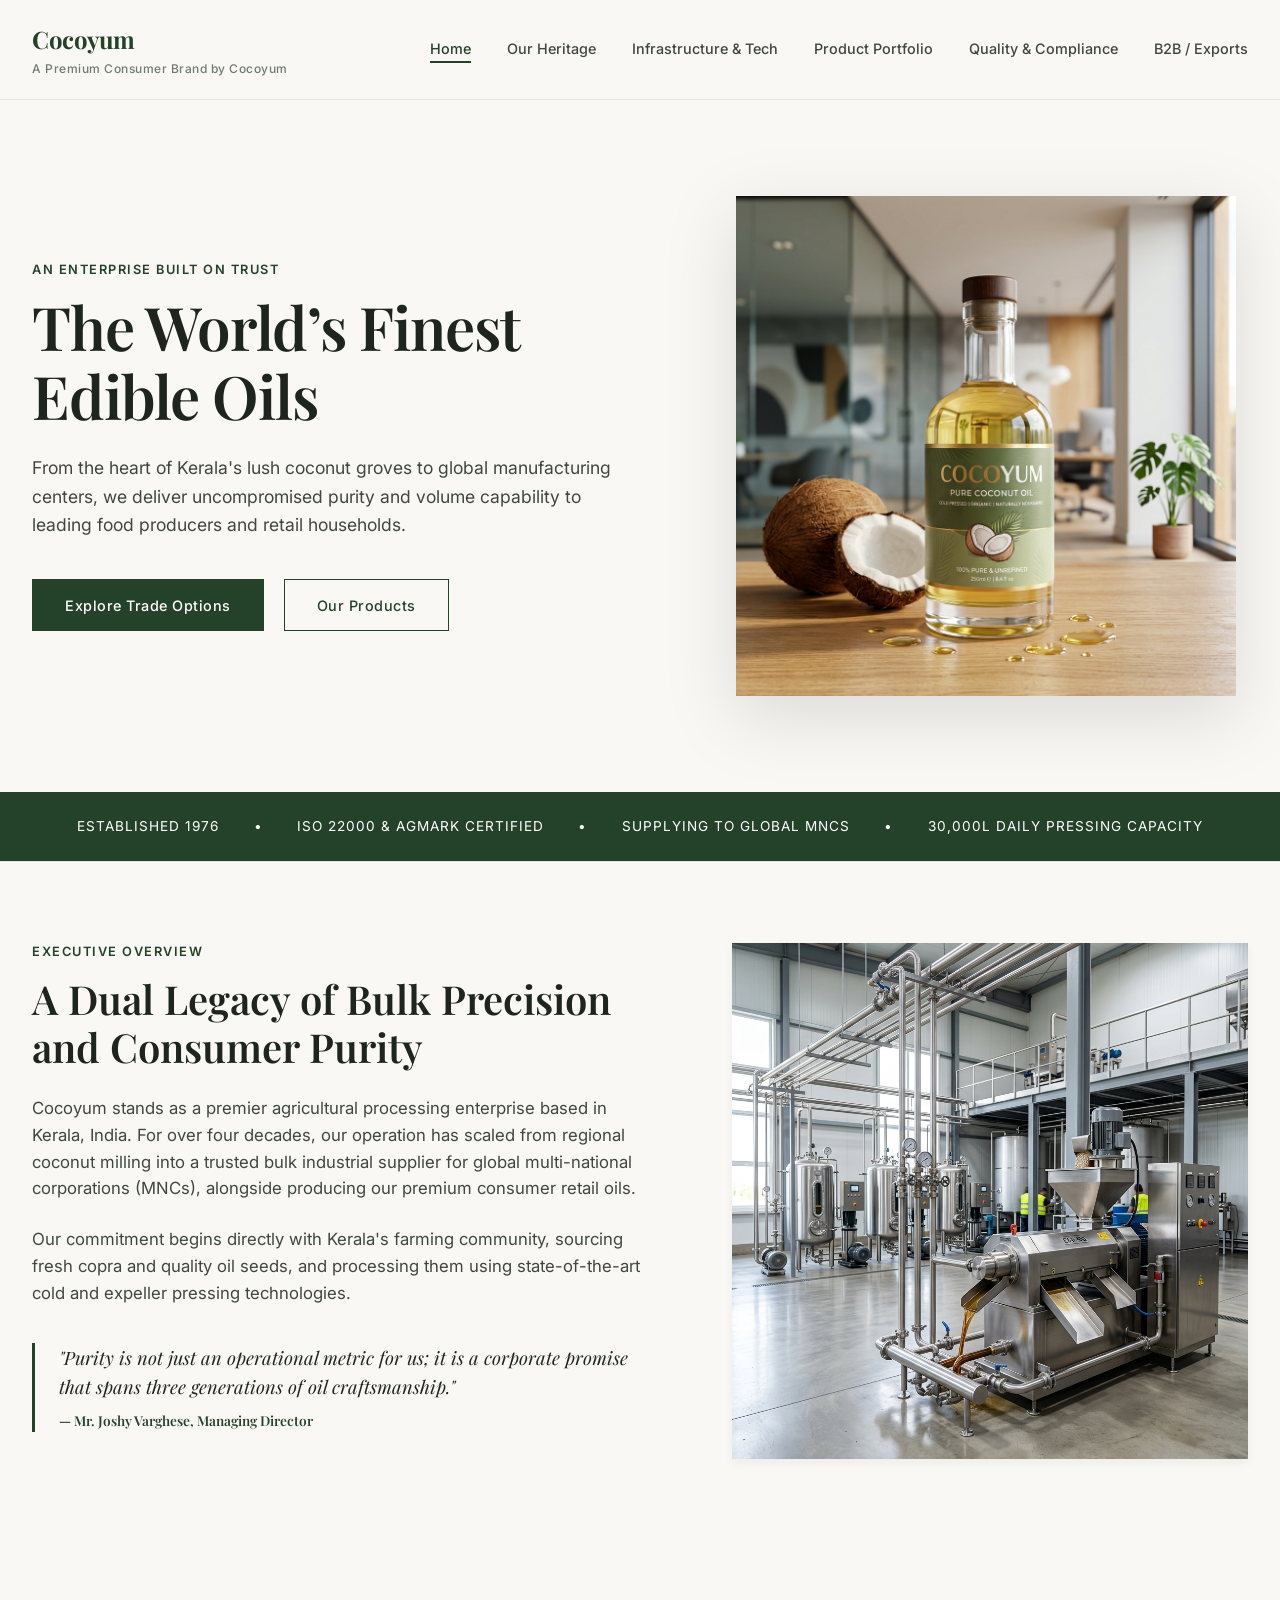
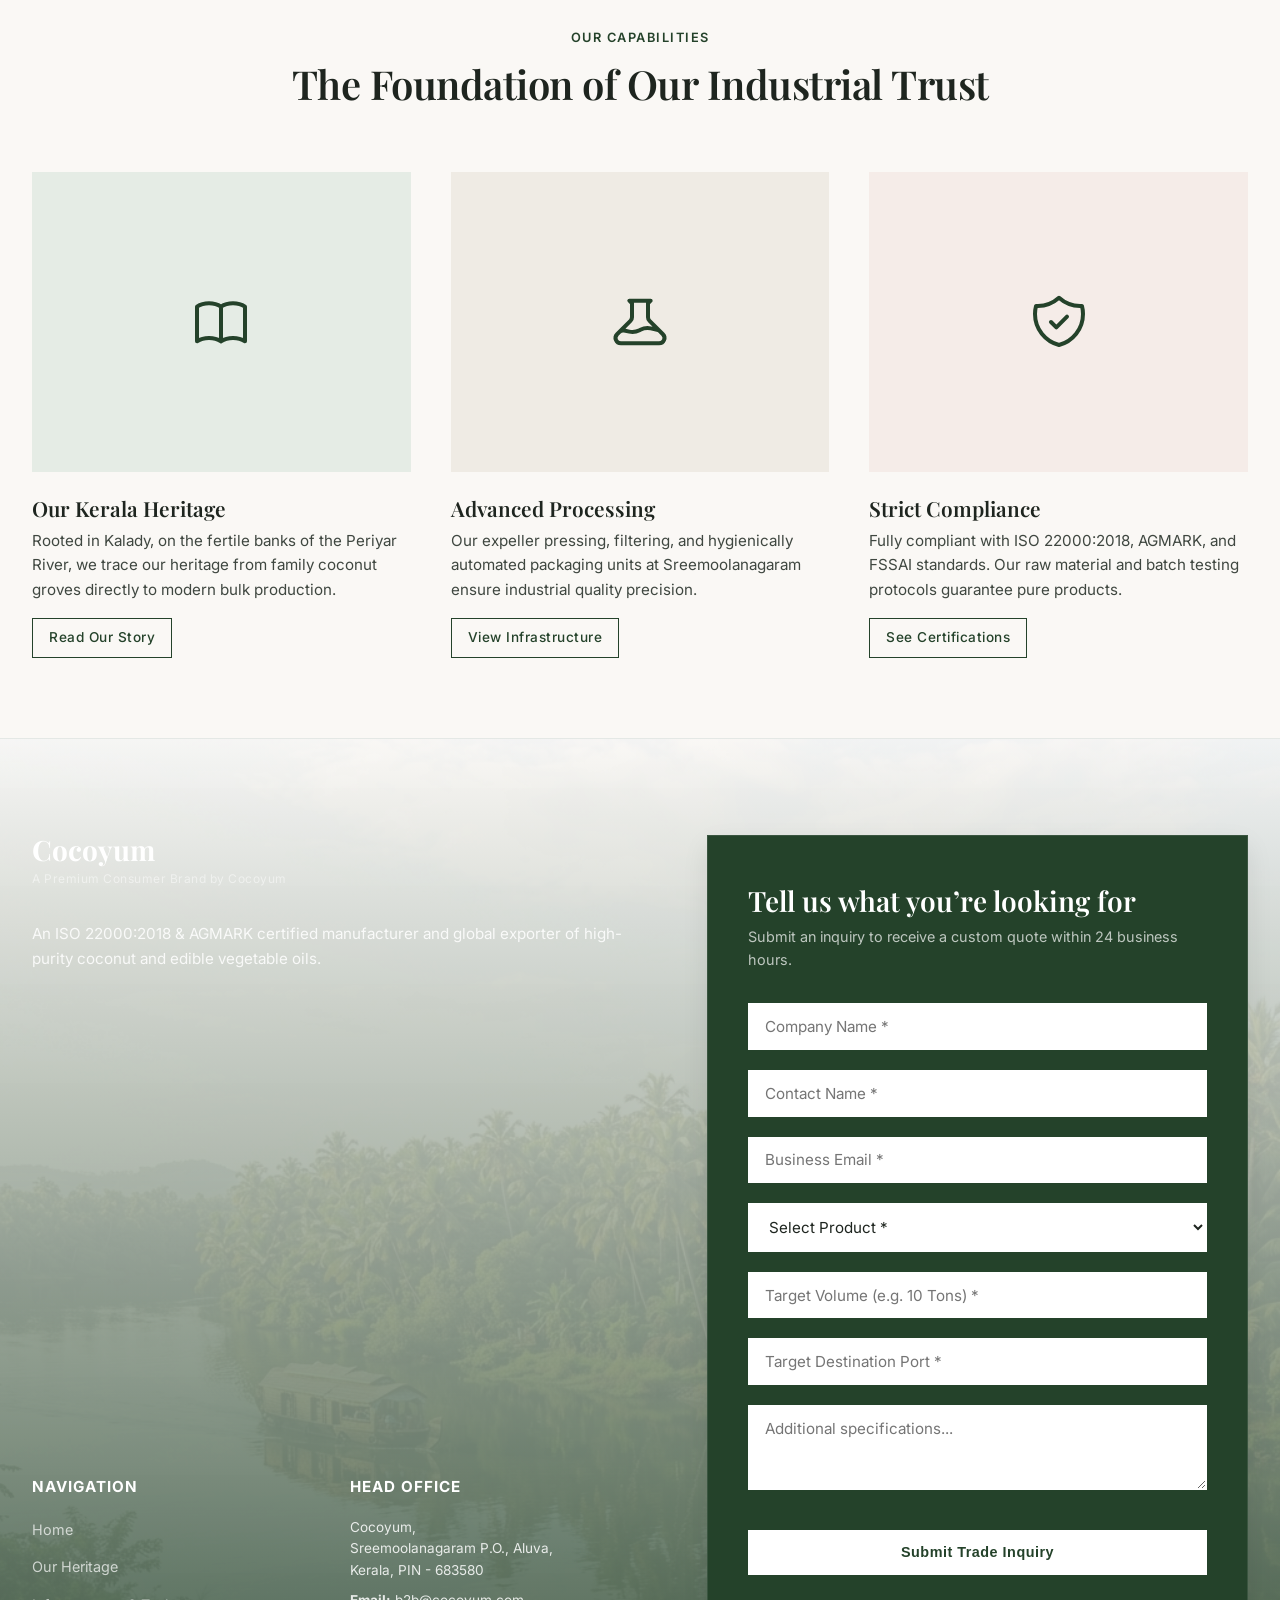
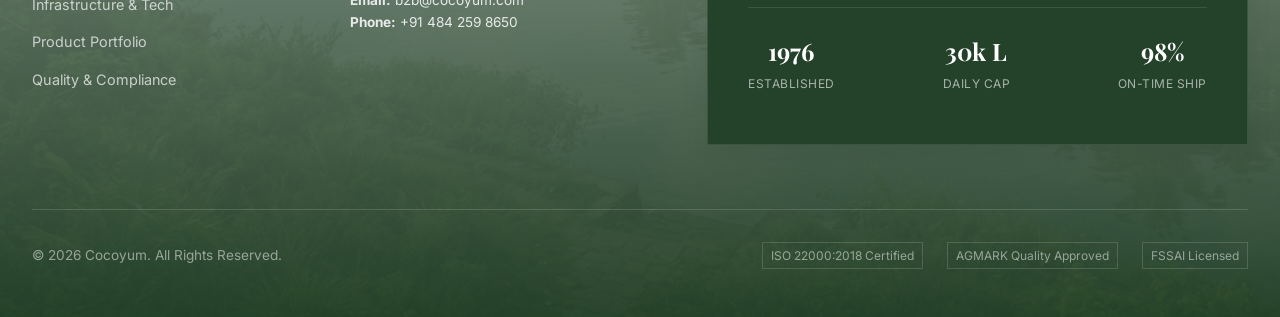
==== index.html @ 8557363f "Rename brand references from New Periyar Oil Mills to Cocoyum across all pages and scripts" ====
<!DOCTYPE html>
<html lang="en">
<head>
    <meta charset="UTF-8">
    <meta name="viewport" content="width=device-width, initial-scale=1.0">
    <title>Cocoyum | Bulk Edible Oils & Premium Retail Oils</title>
    <meta name="description" content="Since 1976, Cocoyum has sourced, processed, and supplied pure edible oils globally. Trusted bulk partner to MNCs and makers of premium Cocoyum retail oils.">
    <meta name="keywords" content="Cocoyum, Cocoyum, Coconut Oil, Bulk Oil Supply, Edible Oil Manufacturer, Kerala Oil Mill, Kalady Coconut Oil">
    <!-- Favicon -->
    <link rel="icon" type="image/png" href="data:image/svg+xml,<svg xmlns=%22http://www.w3.org/2000/svg%22 viewBox=%220 0 100 100%22><text y=%22.9em%22 font-size=%2290%22>🌴</text></svg>">
    <!-- CSS Stylesheet -->
    <link rel="stylesheet" href="css/style.css">
</head>
<body>

    <!-- Header & Navigation -->
    <header id="main-header">
        <div class="nav-container">
            <a href="index.html" class="logo-anchor" id="nav-logo">
                <span class="logo-main">Cocoyum</span>
                <span class="logo-sub">A Premium Consumer Brand by Cocoyum</span>
            </a>
            
            <button class="menu-toggle" aria-label="Toggle Navigation" id="menu-toggle-btn">
                <span></span>
                <span></span>
                <span></span>
            </button>
            
            <nav>
                <ul class="nav-links" id="nav-menu">
                    <li><a href="index.html" class="active">Home</a></li>
                    <li><a href="heritage.html">Our Heritage</a></li>
                    <li><a href="infrastructure.html">Infrastructure & Tech</a></li>
                    <li><a href="products.html">Product Portfolio</a></li>
                    <li><a href="quality.html">Quality & Compliance</a></li>
                    <li><a href="b2b.html">B2B / Exports</a></li>
                </ul>
            </nav>
        </div>
    </header>

    <!-- Main Content Area -->
    <main>
        
        <!-- Hero Section -->
        <section class="hero" id="home-hero">
            <div class="hero-grid">
                <div class="hero-content">
                    <span class="subtitle">An Enterprise Built on Trust</span>
                    <h1>The World’s Finest Edible Oils</h1>
                    <p>From the heart of Kerala's lush coconut groves to global manufacturing centers, we deliver uncompromised purity and volume capability to leading food producers and retail households.</p>
                    <div class="hero-actions">
                        <a href="b2b.html" class="btn btn-primary" id="hero-b2b-btn">Explore Trade Options</a>
                        <a href="products.html" class="btn btn-secondary" id="hero-products-btn">Our Products</a>
                    </div>
                </div>
                <div class="hero-image-wrap">
                    <img src="assets/retail_packaging.png" alt="Cocoyum Pure Coconut Oil Bottle Mockup" class="hero-floating-image">
                </div>
            </div>
        </section>

        <!-- Solid Forest Green Dot Banner Strip -->
        <section class="metric-strip" id="metric-strip-bar">
            <div class="metric-text-wrap">
                <span class="metric-dot-item">Established 1976</span>
                <span class="metric-dot-item">•</span>
                <span class="metric-dot-item">ISO 22000 & AGMARK Certified</span>
                <span class="metric-dot-item">•</span>
                <span class="metric-dot-item">Supplying to Global MNCs</span>
                <span class="metric-dot-item">•</span>
                <span class="metric-dot-item">30,000L Daily Pressing Capacity</span>
            </div>
        </section>

        <!-- Executive Snapshot Section -->
        <section class="container snapshot-section" id="executive-snapshot">
            <div class="snapshot-grid">
                <div class="snapshot-text">
                    <span class="subtitle">Executive Overview</span>
                    <h2>A Dual Legacy of Bulk Precision and Consumer Purity</h2>
                    <p>Cocoyum stands as a premier agricultural processing enterprise based in Kerala, India. For over four decades, our operation has scaled from regional coconut milling into a trusted bulk industrial supplier for global multi-national corporations (MNCs), alongside producing our premium consumer retail oils.</p>
                    <p>Our commitment begins directly with Kerala's farming community, sourcing fresh copra and quality oil seeds, and processing them using state-of-the-art cold and expeller pressing technologies.</p>
                    
                    <div class="snapshot-quote">
                        "Purity is not just an operational metric for us; it is a corporate promise that spans three generations of oil craftsmanship."
                        <div style="font-size: 0.85rem; font-weight: 600; font-style: normal; margin-top: 0.5rem; color: var(--primary-color);">
                            — Mr. Joshy Varghese, Managing Director
                        </div>
                    </div>
                </div>
                <div class="snapshot-image-wrap">
                    <img src="assets/industrial_mill.png" alt="State-of-the-art Milling Facility" style="width: 100%; height: auto; box-shadow: var(--shadow-md);">
                </div>
            </div>
        </section>

        <!-- Pillars Section with Pastel Backdrop Tiles -->
        <section class="container" id="strategic-pillars">
            <div class="section-title-wrap">
                <span class="subtitle">Our Capabilities</span>
                <h2 class="section-title">The Foundation of Our Industrial Trust</h2>
            </div>
            
            <div class="card-grid">
                <!-- Pillar 1 -->
                <div class="card" id="pillar-heritage">
                    <div class="card-tile bg-sage">
                        <svg xmlns="http://www.w3.org/2000/svg" width="64" height="64" fill="none" viewBox="0 0 24 24" stroke="var(--primary-color)">
                          <path stroke-linecap="round" stroke-linejoin="round" stroke-width="1.5" d="M12 6.253v13m0-13C10.832 5.477 9.246 5 7.5 5S4.168 5.477 3 6.253v13C4.168 18.477 5.754 18 7.5 18s3.332.477 4.5 1.253m0-13C13.168 5.477 14.754 5 16.5 5c1.747 0 3.332.477 4.5 1.253v13C19.832 18.477 18.247 18 16.5 18c-1.746 0-3.332.477-4.5 1.253" />
                        </svg>
                    </div>
                    <div class="card-info">
                        <h3>Our Kerala Heritage</h3>
                        <p>Rooted in Kalady, on the fertile banks of the Periyar River, we trace our heritage from family coconut groves directly to modern bulk production.</p>
                        <a href="heritage.html" class="btn btn-secondary" style="padding: 0.5rem 1rem; font-size: 0.85rem;" id="nav-heritage-pillar-btn">Read Our Story</a>
                    </div>
                </div>

                <!-- Pillar 2 -->
                <div class="card" id="pillar-infrastructure">
                    <div class="card-tile bg-tan">
                        <svg xmlns="http://www.w3.org/2000/svg" width="64" height="64" fill="none" viewBox="0 0 24 24" stroke="var(--primary-color)">
                          <path stroke-linecap="round" stroke-linejoin="round" stroke-width="1.5" d="M19.428 15.428a2 2 0 00-1.022-.547l-2.387-.477a6 6 0 00-3.86.517l-.318.158a6 6 0 01-3.86.517L6.05 15.21a2 2 0 00-1.806.547M8 4h8l-1 1v5.172a2 2 0 00.586 1.414l5 5c1.26 1.26.367 3.414-1.415 3.414H4.828c-1.782 0-2.674-2.154-1.414-3.414l5-5A2 2 0 009 10.172V5L8 4z" />
                        </svg>
                    </div>
                    <div class="card-info">
                        <h3>Advanced Processing</h3>
                        <p>Our expeller pressing, filtering, and hygienically automated packaging units at Sreemoolanagaram ensure industrial quality precision.</p>
                        <a href="infrastructure.html" class="btn btn-secondary" style="padding: 0.5rem 1rem; font-size: 0.85rem;" id="nav-infra-pillar-btn">View Infrastructure</a>
                    </div>
                </div>

                <!-- Pillar 3 -->
                <div class="card" id="pillar-quality">
                    <div class="card-tile bg-peach">
                        <svg xmlns="http://www.w3.org/2000/svg" width="64" height="64" fill="none" viewBox="0 0 24 24" stroke="var(--primary-color)">
                          <path stroke-linecap="round" stroke-linejoin="round" stroke-width="1.5" d="M9 12l2 2 4-4m5.618-4.016A11.955 11.955 0 0112 2.944a11.955 11.955 0 01-8.618 3.04A12.02 12.02 0 003 9c0 5.591 3.824 10.29 9 11.622 5.176-1.332 9-6.03 9-11.622 0-1.042-.133-2.052-.382-3.016z" />
                        </svg>
                    </div>
                    <div class="card-info">
                        <h3>Strict Compliance</h3>
                        <p>Fully compliant with ISO 22000:2018, AGMARK, and FSSAI standards. Our raw material and batch testing protocols guarantee pure products.</p>
                        <a href="quality.html" class="btn btn-secondary" style="padding: 0.5rem 1rem; font-size: 0.85rem;" id="nav-quality-pillar-btn">See Certifications</a>
                    </div>
                </div>
            </div>
        </section>

    </main>

    <!-- Footer Area - Realigned with Image Background and Floating Form -->
    <footer id="main-footer">
        <div class="footer-grid-layout">
            <!-- Left Info Column -->
            <div class="footer-info">
                <div>
                    <div class="footer-logo-main">Cocoyum</div>
                    <div class="footer-logo-sub">A Premium Consumer Brand by Cocoyum</div>
                    <p style="font-size: 0.95rem; line-height: 1.7; margin-bottom: 2rem;">An ISO 22000:2018 & AGMARK certified manufacturer and global exporter of high-purity coconut and edible vegetable oils.</p>
                </div>
                
                <div class="footer-navs">
                    <div class="footer-nav-col">
                        <h4>Navigation</h4>
                        <ul>
                            <li><a href="index.html">Home</a></li>
                            <li><a href="heritage.html">Our Heritage</a></li>
                            <li><a href="infrastructure.html">Infrastructure & Tech</a></li>
                            <li><a href="products.html">Product Portfolio</a></li>
                            <li><a href="quality.html">Quality & Compliance</a></li>
                        </ul>
                    </div>
                    <div class="footer-nav-col">
                        <h4>Head Office</h4>
                        <p style="font-size: 0.85rem; line-height: 1.6; margin-bottom: 0.5rem;">Cocoyum,<br>Sreemoolanagaram P.O., Aluva,<br>Kerala, PIN - 683580</p>
                        <p style="font-size: 0.85rem;"><strong>Email:</strong> b2b@cocoyum.com<br><strong>Phone:</strong> +91 484 259 8650</p>
                    </div>
                </div>
            </div>
            
            <!-- Right Floating B2B Form Box -->
            <div class="footer-form-wrapper" id="footer-b2b-wrapper">
                <h3>Tell us what you’re looking for</h3>
                <p>Submit an inquiry to receive a custom quote within 24 business hours.</p>
                
                <form class="footer-form" id="b2b-inquiry-form">
                    <input type="text" id="company-name" placeholder="Company Name *" required>
                    <input type="text" id="contact-name" placeholder="Contact Name *" required>
                    <input type="email" id="email" placeholder="Business Email *" required>
                    
                    <select id="product-spec" required>
                        <option value="" disabled selected>Select Product *</option>
                        <option value="bulk-coconut">Bulk Coconut Oil</option>
                        <option value="cocoyum-retail">Cocoyum Consumer Oil</option>
                        <option value="bulk-sunflower">Bulk Sunflower Oil</option>
                        <option value="bulk-ricebran">Bulk Rice Bran Oil</option>
                    </select>
                    
                    <input type="text" id="volume" placeholder="Target Volume (e.g. 10 Tons) *" required>
                    <input type="text" id="destination" placeholder="Target Destination Port *" required>
                    <textarea id="message" rows="3" placeholder="Additional specifications..."></textarea>
                    
                    <!-- Form Status Banner -->
                    <div class="form-status" id="form-status-message"></div>
                    
                    <button type="submit" class="btn footer-form-btn">Submit Trade Inquiry</button>
                </form>
                
                <!-- B2B Stats below form -->
                <div class="footer-stats-strip">
                    <div class="footer-stat-item">
                        <span class="footer-stat-val">1976</span>
                        <span class="footer-stat-lbl">Established</span>
                    </div>
                    <div class="footer-stat-item">
                        <span class="footer-stat-val">30k L</span>
                        <span class="footer-stat-lbl">Daily Cap</span>
                    </div>
                    <div class="footer-stat-item">
                        <span class="footer-stat-val">98%</span>
                        <span class="footer-stat-lbl">On-Time Ship</span>
                    </div>
                </div>
            </div>
        </div>
        
        <div class="footer-bottom">
            <div>&copy; 2026 Cocoyum. All Rights Reserved.</div>
            <div class="footer-certs-strip">
                <span>ISO 22000:2018 Certified</span>
                <span>AGMARK Quality Approved</span>
                <span>FSSAI Licensed</span>
            </div>
        </div>
    </footer>

    <!-- Floating Contact Button (FOB) -->
    <button class="floating-contact-btn" id="fob-contact-btn" aria-label="Scroll to B2B Inquiry Form">
        <svg xmlns="http://www.w3.org/2000/svg" fill="none" viewBox="0 0 24 24" stroke="currentColor">
            <path stroke-linecap="round" stroke-linejoin="round" stroke-width="1.5" d="M8 12h.01M12 12h.01M16 12h.01M21 12c0 4.418-4.03 8-9 8a9.863 9.863 0 01-4.255-.949L3 20l1.395-3.72C3.512 15.042 3 13.574 3 12c0-4.418 4.03-8 9-8s9 3.582 9 8z" />
        </svg>
        Trade Inquiry
    </button>

    <!-- Main JavaScript Logic -->
    <script src="js/main.js"></script>
</body>
</html>
---- css/style.css ----
/* ==========================================================================
   Cocoyum - Organic Editorial Design System & Stylesheet
   ========================================================================== */

/* Import Google Fonts */
@import url('https://fonts.googleapis.com/css2?family=Inter:wght@300;400;500;600;700&family=Playfair+Display:ital,wght@0,400;0,600;0,700;1,400&display=swap');

:root {
    /* Reference Color Palette */
    --primary-color: #24422A;       /* Organic Deep Forest Green */
    --primary-light: #345D3C;
    --primary-dark: #162B1C;
    --secondary-color: #E5A93B;     /* Rich Amber Accent */
    
    /* Neutrals */
    --neutral-darkest: #1E251F;     /* Forest Charcoal (Titles) */
    --neutral-dark: #3F4740;        /* Forest Slate (Body copy) */
    --neutral-medium: #707A72;      /* Muted Slate */
    --neutral-light: #E4E8E5;       /* Warm light border */
    --canvas-bg: #FAF8F5;           /* Warm, organic off-white background */
    --white: #ffffff;
    
    /* Pastel Accents for Product Blocks & Mosaic Tiles */
    --tile-sage: #E5ECE5;
    --tile-tan: #EFEBE4;
    --tile-peach: #F5ECE8;
    --tile-slate: #E8ECF2;
    
    /* Typography */
    --font-serif: 'Playfair Display', Georgia, serif;
    --font-sans: 'Inter', -apple-system, BlinkMacSystemFont, "Segoe UI", Roboto, sans-serif;
    
    /* Shadows */
    --shadow-sm: 0 1px 3px rgba(0,0,0,0.05);
    --shadow-md: 0 4px 10px rgba(0,0,0,0.05);
    --shadow-lg: 0 10px 25px rgba(0,0,0,0.08);
    
    --border-radius-sm: 0px;        /* Sharp corners like reference image */
    --border-radius-md: 4px;
    --border-radius-lg: 8px;
    
    --transition-normal: 0.3s ease;
}

/* Base Styles */
* {
    box-sizing: border-box;
    margin: 0;
    padding: 0;
}

html {
    scroll-behavior: smooth;
    font-size: 16px;
}

body {
    font-family: var(--font-sans);
    background-color: var(--canvas-bg);
    color: var(--neutral-dark);
    line-height: 1.6;
    overflow-x: hidden;
}

h1, h2, h3, h4, h5, h6 {
    color: var(--neutral-darkest);
    font-weight: 700;
    line-height: 1.2;
}

h1, h2, h3, .font-serif-title {
    font-family: var(--font-serif);
    font-weight: 600;
}

a {
    color: inherit;
    text-decoration: none;
    transition: var(--transition-normal);
}

/* Header & Navigation */
header {
    background-color: var(--canvas-bg);
    border-bottom: 1px solid var(--neutral-light);
    position: sticky;
    top: 0;
    z-index: 1000;
}

.nav-container {
    max-width: 1440px;
    margin: 0 auto;
    display: flex;
    justify-content: space-between;
    align-items: center;
    padding: 1.25rem 2rem;
}

.logo-anchor {
    display: flex;
    flex-direction: column;
}

.logo-main {
    font-family: var(--font-serif);
    font-weight: 700;
    font-size: 1.5rem;
    color: var(--primary-color);
    letter-spacing: -0.5px;
}

.logo-sub {
    font-size: 0.75rem;
    font-weight: 500;
    color: var(--neutral-medium);
    margin-top: 1px;
    letter-spacing: 0.5px;
}

.nav-links {
    display: flex;
    gap: 2.25rem;
    list-style: none;
}

.nav-links a {
    font-size: 0.9rem;
    font-weight: 500;
    color: var(--neutral-dark);
    padding: 0.25rem 0;
    border-bottom: 2px solid transparent;
    text-transform: capitalize;
}

.nav-links a:hover,
.nav-links a.active {
    color: var(--primary-color);
    border-bottom-color: var(--primary-color);
}

/* Mobile Hamburger Menu */
.menu-toggle {
    display: none;
    flex-direction: column;
    gap: 5px;
    cursor: pointer;
    background: none;
    border: none;
}

.menu-toggle span {
    display: block;
    width: 22px;
    height: 2px;
    background-color: var(--primary-color);
    transition: var(--transition-normal);
}

/* Containers */
main {
    min-height: calc(100vh - 80px - 450px);
}

.container {
    max-width: 1440px;
    margin: 0 auto;
    padding: 5rem 2rem;
}

.section-title-wrap {
    text-align: center;
    max-width: 700px;
    margin: 0 auto 4rem auto;
}

.subtitle {
    color: var(--primary-color);
    text-transform: uppercase;
    font-size: 0.8rem;
    font-weight: 600;
    letter-spacing: 1.5px;
    margin-bottom: 0.75rem;
    display: block;
}

.section-title {
    font-size: 2.5rem;
    margin-bottom: 1.25rem;
    letter-spacing: -0.5px;
}

/* Flat, Clean Buttons with Square Corners */
.btn {
    display: inline-flex;
    align-items: center;
    justify-content: center;
    padding: 0.85rem 2rem;
    font-weight: 500;
    font-size: 0.9rem;
    letter-spacing: 0.5px;
    border-radius: var(--border-radius-sm);
    cursor: pointer;
    transition: var(--transition-normal);
    border: 1px solid transparent;
}

.btn-primary {
    background-color: var(--primary-color);
    color: var(--white);
}

.btn-primary:hover {
    background-color: var(--primary-dark);
}

.btn-secondary {
    background-color: transparent;
    color: var(--primary-color);
    border-color: var(--primary-color);
}

.btn-secondary:hover {
    background-color: var(--primary-color);
    color: var(--white);
}

/* Split Hero Layout with Floating Package */
.hero {
    background-color: var(--canvas-bg);
    padding: 6rem 2rem;
    position: relative;
    overflow: hidden;
}

.hero-grid {
    max-width: 1440px;
    margin: 0 auto;
    display: grid;
    grid-template-columns: 1.2fr 1fr;
    gap: 4rem;
    align-items: center;
}

.hero-content {
    text-align: left;
}

.hero h1 {
    font-size: 3.75rem;
    color: var(--neutral-darkest);
    margin-bottom: 1.5rem;
    letter-spacing: -1px;
    line-height: 1.15;
}

.hero p {
    font-size: 1.1rem;
    color: var(--neutral-dark);
    margin-bottom: 2.5rem;
    max-width: 580px;
}

.hero-actions {
    display: flex;
    gap: 1.25rem;
}

.hero-image-wrap {
    display: flex;
    justify-content: center;
    align-items: center;
    position: relative;
}

.hero-floating-image {
    width: 100%;
    max-width: 500px;
    height: auto;
    filter: drop-shadow(0 20px 35px rgba(0, 0, 0, 0.12));
    animation: float 6s ease-in-out infinite;
}

@keyframes float {
    0%, 100% { transform: translateY(0px); }
    50% { transform: translateY(-12px); }
}

/* Split Page Hero (Used across all subpages) */
.page-hero {
    background-color: var(--canvas-bg);
    padding: 5rem 2rem;
    border-bottom: 1px solid var(--neutral-light);
}

.page-hero-grid {
    max-width: 1440px;
    margin: 0 auto;
    display: grid;
    grid-template-columns: 1.2fr 1fr;
    gap: 4rem;
    align-items: center;
}

.page-hero-content {
    text-align: left;
}

.page-hero h1 {
    font-size: 3rem;
    color: var(--neutral-darkest);
    margin-bottom: 1.25rem;
    letter-spacing: -0.5px;
    line-height: 1.15;
}

.page-hero p {
    font-size: 1.05rem;
    color: var(--neutral-dark);
    margin-bottom: 0px;
}

.page-hero-image-wrap {
    display: flex;
    justify-content: center;
    position: relative;
}

.page-hero-frame {
    width: 100%;
    max-width: 500px;
    height: 350px;
    background-color: var(--tile-sage);
    padding: 1rem;
    display: flex;
    align-items: center;
    justify-content: center;
    overflow: hidden;
    box-shadow: var(--shadow-sm);
    border: 1px solid var(--neutral-light);
}

.page-hero-frame.bg-tan { background-color: var(--tile-tan); }
.page-hero-frame.bg-peach { background-color: var(--tile-peach); }
.page-hero-frame.bg-slate { background-color: var(--tile-slate); }

.page-hero-frame img {
    width: 100%;
    height: 100%;
    object-fit: cover;
}

/* Premium Clean Timeline (Used in heritage.html) */
.timeline-clean {
    border-left: 1px solid var(--neutral-light);
    margin: 4rem auto;
    padding-left: 3rem;
    position: relative;
    max-width: 700px;
}

.timeline-clean-item {
    margin-bottom: 3.5rem;
    position: relative;
}

.timeline-clean-item:last-child {
    margin-bottom: 0;
}

.timeline-clean-item::before {
    content: '';
    position: absolute;
    left: calc(-3rem - 5px);
    top: 8px;
    width: 9px;
    height: 9px;
    border-radius: 50%;
    background-color: var(--primary-color);
    border: 2px solid var(--canvas-bg);
}

.timeline-clean-year {
    font-family: var(--font-serif);
    font-size: 2rem;
    font-weight: 700;
    color: var(--primary-color);
    line-height: 1;
    margin-bottom: 0.5rem;
}

.timeline-clean-title {
    font-size: 1.15rem;
    font-weight: 600;
    color: var(--neutral-darkest);
    margin-bottom: 0.5rem;
}

.timeline-clean-desc {
    font-size: 0.95rem;
    color: var(--neutral-dark);
    max-width: 600px;
}

/* Solid Forest Green Metric Banner Strip */
.metric-strip {
    background-color: var(--primary-color);
    color: var(--white);
    padding: 1.5rem 0;
    text-align: center;
}

.metric-text-wrap {
    max-width: 1200px;
    margin: 0 auto;
    padding: 0 2rem;
    font-size: 0.95rem;
    font-weight: 400;
    letter-spacing: 1px;
    display: flex;
    justify-content: space-around;
    flex-wrap: wrap;
    gap: 1.5rem;
}

.metric-dot-item {
    display: inline-flex;
    align-items: center;
    gap: 0.5rem;
    text-transform: uppercase;
    font-size: 0.85rem;
}

/* Executive Snapshot */
.snapshot-section {
    background-color: var(--canvas-bg);
    border-top: 1px solid var(--neutral-light);
}

.snapshot-grid {
    display: grid;
    grid-template-columns: 1.2fr 1fr;
    gap: 5rem;
    align-items: center;
}

.snapshot-text h2 {
    font-size: 2.5rem;
    margin-bottom: 1.5rem;
}

.snapshot-text p {
    margin-bottom: 1.5rem;
    font-size: 1.05rem;
    color: var(--neutral-dark);
}

.snapshot-quote {
    border-left: 3px solid var(--primary-color);
    padding-left: 1.5rem;
    margin: 2.25rem 0;
    font-style: italic;
    font-size: 1.15rem;
    color: var(--neutral-darkest);
    font-family: var(--font-serif);
}

/* Premium Card Grid - Colored Background Tiles */
.card-grid {
    display: grid;
    grid-template-columns: repeat(auto-fit, minmax(280px, 1fr));
    gap: 2.5rem;
}

.card {
    background-color: transparent;
    transition: var(--transition-normal);
}

.card-tile {
    height: 300px;
    display: flex;
    align-items: center;
    justify-content: center;
    margin-bottom: 1.5rem;
    transition: var(--transition-normal);
    position: relative;
    overflow: hidden;
}

.card-tile img {
    height: 80%;
    width: 80%;
    object-fit: contain;
    transition: var(--transition-normal);
}

.card:hover .card-tile img {
    transform: scale(1.05);
}

/* Assign Pastel Accent Colors to Cards */
.bg-sage { background-color: var(--tile-sage); }
.bg-tan { background-color: var(--tile-tan); }
.bg-peach { background-color: var(--tile-peach); }
.bg-slate { background-color: var(--tile-slate); }

.card-info {
    text-align: left;
}

.card-info h3 {
    font-size: 1.3rem;
    margin-bottom: 0.5rem;
}

.card-info p {
    font-size: 0.95rem;
    color: var(--neutral-dark);
    margin-bottom: 1rem;
}

/* Asymmetrical Mosaic Grid Layout (Choose the from Tea Journal style) */
.mosaic-grid {
    display: grid;
    grid-template-columns: repeat(2, 1fr);
    grid-auto-rows: 280px;
    gap: 2rem;
    margin-top: 3rem;
}

.mosaic-card {
    display: flex;
    flex-direction: column;
    justify-content: flex-end;
    padding: 2.5rem;
    position: relative;
    overflow: hidden;
    transition: var(--transition-normal);
}

.mosaic-card:hover {
    transform: translateY(-4px);
    box-shadow: var(--shadow-md);
}

.mosaic-card.wide {
    grid-column: span 2;
}

.mosaic-card.tall {
    grid-row: span 2;
    height: 580px;
}

.mosaic-num {
    font-family: var(--font-serif);
    font-size: 3rem;
    font-weight: 700;
    color: rgba(36, 66, 42, 0.15);
    position: absolute;
    top: 2rem;
    left: 2.5rem;
}

.mosaic-card-title {
    font-size: 1.5rem;
    margin-bottom: 0.5rem;
    color: var(--neutral-darkest);
    font-family: var(--font-serif);
}

.mosaic-card-desc {
    font-size: 0.95rem;
    color: var(--neutral-dark);
}

/* Timeline Layout (Heritage Page) */
.timeline {
    position: relative;
    max-width: 800px;
    margin: 4rem auto;
    padding: 0 1rem;
}

.timeline::after {
    content: '';
    position: absolute;
    width: 1px;
    background-color: var(--neutral-light);
    top: 0;
    bottom: 0;
    left: 50%;
}

.timeline-item {
    padding: 1.5rem 0;
    position: relative;
    width: 50%;
}

.timeline-item:nth-child(even) {
    left: 50%;
    padding-left: 2.5rem;
}

.timeline-item:nth-child(odd) {
    left: 0;
    padding-right: 2.5rem;
    text-align: right;
}

.timeline-badge {
    position: absolute;
    width: 10px;
    height: 10px;
    border-radius: 50%;
    background-color: var(--primary-color);
    top: 2rem;
    z-index: 1;
}

.timeline-item:nth-child(even) .timeline-badge {
    left: -5px;
}

.timeline-item:nth-child(odd) .timeline-badge {
    right: -5px;
}

.timeline-date {
    font-family: var(--font-serif);
    font-size: 1.3rem;
    font-weight: 600;
    color: var(--primary-color);
    margin-bottom: 0.25rem;
}

.timeline-content {
    background-color: var(--white);
    padding: 1.5rem;
    border: 1px solid var(--neutral-light);
}

/* Product Matrix spec filters & details */
.products-filter {
    display: flex;
    justify-content: center;
    gap: 1.5rem;
    margin-bottom: 4rem;
}

.filter-btn {
    background: none;
    border: none;
    font-family: var(--font-sans);
    font-size: 0.9rem;
    font-weight: 500;
    color: var(--neutral-medium);
    cursor: pointer;
    padding: 0.25rem 0;
    border-bottom: 2px solid transparent;
    transition: var(--transition-normal);
}

.filter-btn:hover,
.filter-btn.active {
    color: var(--primary-color);
    border-bottom-color: var(--primary-color);
}

/* Premium Borderless Product Cards */
.product-grid {
    display: grid;
    grid-template-columns: repeat(auto-fit, minmax(320px, 1fr));
    gap: 4rem 2.5rem;
    margin-top: 3rem;
}

.product-card {
    background-color: transparent;
    border: none;
    border-radius: 0;
    display: flex;
    flex-direction: column;
    transition: var(--transition-normal);
}

.product-card .card-tile {
    height: 340px;
    width: 100%;
    margin-bottom: 1.5rem;
    position: relative;
    overflow: hidden;
    box-shadow: none;
    transition: transform 0.4s cubic-bezier(0.165, 0.84, 0.44, 1), box-shadow 0.4s cubic-bezier(0.165, 0.84, 0.44, 1);
}

.product-card:hover .card-tile {
    transform: translateY(-6px);
    box-shadow: var(--shadow-lg);
}

.product-card .card-tile img {
    height: 75%;
    width: 75%;
    object-fit: contain;
    transition: transform 0.6s cubic-bezier(0.165, 0.84, 0.44, 1);
}

.product-card:hover .card-tile img {
    transform: scale(1.04);
}

.product-details {
    padding: 0;
    display: flex;
    flex-direction: column;
    gap: 0.75rem;
}

.product-title {
    font-family: var(--font-serif);
    font-size: 1.4rem;
    font-weight: 600;
    color: var(--neutral-darkest);
    margin-bottom: 0px;
    line-height: 1.25;
}

.product-desc {
    font-size: 0.95rem;
    color: var(--neutral-dark);
    line-height: 1.5;
    margin-bottom: 0.5rem;
}

.product-specs {
    list-style: none;
    padding: 0;
    margin: 0;
}

.product-specs li {
    display: flex;
    justify-content: space-between;
    align-items: center;
    padding: 0.75rem 0;
    border-bottom: 1px solid var(--neutral-light);
    font-size: 0.85rem;
}

.product-specs li:first-child {
    border-top: 1px solid var(--neutral-light);
}

.product-specs li span:first-child {
    font-weight: 500;
    color: var(--neutral-medium);
    text-transform: uppercase;
    letter-spacing: 0.5px;
    font-size: 0.75rem;
}

.product-specs li span:last-child {
    font-weight: 600;
    color: var(--neutral-darkest);
}

/* About Seller Technical Specifications Table */
.specs-table-wrapper {
    margin-top: 2rem;
}

.specs-title {
    font-size: 1.75rem;
    margin-bottom: 1.5rem;
    font-family: var(--font-serif);
}

.specs-table {
    width: 100%;
    border-collapse: collapse;
}

.specs-table tr {
    border-bottom: 1px solid var(--neutral-light);
}

.specs-table tr:first-child {
    border-top: 1px solid var(--neutral-light);
}

.specs-table td {
    padding: 1rem 0;
    font-size: 0.95rem;
}

.specs-label {
    font-weight: 600;
    color: var(--neutral-darkest);
    width: 35%;
}

.specs-value {
    color: var(--neutral-dark);
}

/* Custom Certifications Layout */
.cert-grid {
    display: flex;
    justify-content: center;
    gap: 4rem;
    flex-wrap: wrap;
}

.cert-card {
    width: 280px;
    background-color: var(--white);
    border: 1px solid var(--neutral-light);
    padding: 2.5rem 2rem;
    text-align: center;
}

.cert-icon-placeholder {
    width: 60px;
    height: 60px;
    border-radius: 50%;
    background-color: var(--tile-sage);
    color: var(--primary-color);
    display: flex;
    align-items: center;
    justify-content: center;
    margin: 0 auto 1.5rem auto;
}

/* Footer featuring full landscape image and floating dark green form card */
footer {
    background: linear-gradient(180deg, rgba(250, 248, 245, 0.9) 0%, rgba(36, 66, 42, 0.95) 100%), 
                url('../assets/periyar_groves.png') no-repeat center center/cover;
    padding: 6rem 2rem 3rem 2rem;
    color: rgba(255, 255, 255, 0.85);
    border-top: 1px solid var(--neutral-light);
}

.footer-grid-layout {
    max-width: 1440px;
    margin: 0 auto;
    display: grid;
    grid-template-columns: 1.1fr 1fr;
    gap: 5rem;
    align-items: start;
    padding-bottom: 4rem;
    border-bottom: 1px solid rgba(255, 255, 255, 0.15);
}

.footer-info {
    display: flex;
    flex-direction: column;
    justify-content: space-between;
    height: 100%;
}

.footer-logo-main {
    font-family: var(--font-serif);
    font-weight: 700;
    font-size: 1.75rem;
    color: var(--white);
    line-height: 1.1;
    margin-bottom: 0.25rem;
}

.footer-logo-sub {
    font-size: 0.75rem;
    color: rgba(255, 255, 255, 0.5);
    margin-bottom: 2rem;
    letter-spacing: 0.5px;
}

.footer-navs {
    display: grid;
    grid-template-columns: 1fr 1fr;
    gap: 2.5rem;
    margin: 2.5rem 0;
}

.footer-nav-col h4 {
    color: var(--white);
    font-size: 0.95rem;
    margin-bottom: 1.25rem;
    text-transform: uppercase;
    letter-spacing: 1px;
}

.footer-nav-col ul {
    list-style: none;
}

.footer-nav-col ul li {
    margin-bottom: 0.75rem;
}

.footer-nav-col ul li a {
    font-size: 0.9rem;
    color: rgba(255, 255, 255, 0.7);
}

.footer-nav-col ul li a:hover {
    color: var(--white);
}

/* Floating B2B Form Box */
.footer-form-wrapper {
    background-color: var(--primary-color);
    padding: 3rem 2.5rem;
    border-radius: var(--border-radius-sm);
    box-shadow: var(--shadow-lg);
    border: 1px solid rgba(255, 255, 255, 0.1);
}

.footer-form-wrapper h3 {
    color: var(--white);
    font-size: 1.75rem;
    margin-bottom: 0.5rem;
}

.footer-form-wrapper p {
    font-size: 0.9rem;
    color: rgba(255, 255, 255, 0.7);
    margin-bottom: 2rem;
}

.footer-form {
    display: flex;
    flex-direction: column;
    gap: 1.25rem;
}

.footer-form input,
.footer-form textarea,
.footer-form select {
    background-color: var(--white);
    color: var(--neutral-darkest);
    border: 1px solid transparent;
    padding: 0.8rem 1rem;
    font-family: var(--font-sans);
    font-size: 0.95rem;
    border-radius: var(--border-radius-sm);
    width: 100%;
}

.footer-form input:focus,
.footer-form textarea:focus,
.footer-form select:focus {
    outline: none;
    box-shadow: 0 0 0 3px rgba(255, 255, 255, 0.25);
}

.footer-form textarea {
    resize: vertical;
}

.footer-form-btn {
    background-color: var(--white);
    color: var(--primary-color);
    font-weight: 600;
}

.footer-form-btn:hover {
    background-color: rgba(255,255,255,0.9);
}

/* Footer Stats strip below form */
.footer-stats-strip {
    display: flex;
    justify-content: space-between;
    margin-top: 2rem;
    padding-top: 1.5rem;
    border-top: 1px solid rgba(255, 255, 255, 0.1);
}

.footer-stat-item {
    text-align: center;
}

.footer-stat-val {
    display: block;
    font-family: var(--font-serif);
    font-size: 1.5rem;
    font-weight: 700;
    color: var(--white);
}

.footer-stat-lbl {
    font-size: 0.75rem;
    color: rgba(255, 255, 255, 0.6);
    text-transform: uppercase;
    letter-spacing: 0.5px;
}

/* Bottom copyrights */
.footer-bottom {
    max-width: 1440px;
    margin: 0 auto;
    padding-top: 2rem;
    display: flex;
    justify-content: space-between;
    align-items: center;
    font-size: 0.85rem;
    color: rgba(255, 255, 255, 0.5);
}

.footer-certs-strip {
    display: flex;
    gap: 1.5rem;
}

.footer-certs-strip span {
    border: 1px solid rgba(255, 255, 255, 0.15);
    padding: 0.2rem 0.5rem;
    font-size: 0.75rem;
}

/* ==========================================================================
   Responsive Breakpoints
   ========================================================================== */

@media (max-width: 1024px) {
    .hero-grid,
    .page-hero-grid,
    .snapshot-grid,
    .footer-grid-layout {
        gap: 3rem;
    }
    
    .hero h1 {
        font-size: 3rem;
    }
}

@media (max-width: 768px) {
    .nav-links {
        display: none;
        flex-direction: column;
        position: absolute;
        top: 100%;
        left: 0;
        right: 0;
        background-color: var(--canvas-bg);
        padding: 1.5rem 2rem;
        border-bottom: 1px solid var(--neutral-light);
        box-shadow: var(--shadow-md);
        gap: 1.25rem;
        z-index: 1001;
    }
    
    .nav-links.active {
        display: flex;
    }
    
    .menu-toggle {
        display: flex;
    }
    
    .hero {
        padding: 4rem 1.5rem;
    }
    
    .hero-grid,
    .page-hero-grid {
        grid-template-columns: 1fr;
        text-align: center;
        gap: 2.5rem;
    }
    
    .hero-content,
    .page-hero-content {
        text-align: center;
    }
    
    .hero p {
        margin-left: auto;
        margin-right: auto;
    }
    
    .hero-actions {
        justify-content: center;
    }
    
    .hero-floating-image {
        max-width: 320px;
    }
    
    .page-hero-frame {
        max-width: 100%;
        height: 260px;
    }
    
    .snapshot-grid,
    .footer-grid-layout {
        grid-template-columns: 1fr;
    }
    
    .mosaic-grid {
        grid-template-columns: 1fr;
        grid-auto-rows: auto;
    }
    
    .mosaic-card.tall {
        height: auto;
        padding-top: 8rem;
    }
    
    .timeline::after {
        left: 20px;
    }
    
    .timeline-item {
        width: 100%;
        padding-left: 2.5rem !important;
        padding-right: 0 !important;
        text-align: left !important;
    }
    
    .timeline-item:nth-child(even) {
        left: 0;
    }
    
    .timeline-badge {
        left: 15px !important;
    }
}

@media (max-width: 576px) {
    .container {
        padding: 4rem 1rem;
    }
    
    .hero h1,
    .page-hero h1 {
        font-size: 2.25rem;
    }
    
    .specs-table tr {
        display: flex;
        flex-direction: column;
        padding: 0.75rem 0;
    }
    
    .specs-table td {
        padding: 0.25rem 0;
        width: 100% !important;
    }
    
    .footer-navs {
        grid-template-columns: 1fr;
        gap: 1.5rem;
    }
    
    .footer-bottom {
        flex-direction: column;
        gap: 1.5rem;
        text-align: center;
    }
    
    .footer-certs-strip {
        flex-wrap: wrap;
        justify-content: center;
    }
}

/* Floating Action Button (FOB/FAB) */
.floating-contact-btn {
    position: fixed;
    bottom: 2rem;
    right: 2rem;
    background-color: var(--primary-color);
    color: var(--white);
    border: 1px solid rgba(255, 255, 255, 0.15);
    padding: 0.85rem 1.5rem;
    font-family: var(--font-sans);
    font-size: 0.85rem;
    font-weight: 600;
    letter-spacing: 0.5px;
    text-transform: uppercase;
    display: flex;
    align-items: center;
    gap: 0.5rem;
    box-shadow: var(--shadow-lg);
    cursor: pointer;
    z-index: 1000;
    transition: opacity 0.3s ease, transform 0.3s ease, background-color 0.2s ease;
    opacity: 0;
    transform: translateY(20px);
    pointer-events: none;
}

.floating-contact-btn.visible {
    opacity: 1;
    transform: translateY(0);
    pointer-events: auto;
}

.floating-contact-btn:hover {
    background-color: var(--primary-light);
    transform: translateY(-2px);
}

.floating-contact-btn svg {
    width: 16px;
    height: 16px;
}

@media (max-width: 576px) {
    .floating-contact-btn {
        bottom: 1.5rem;
        right: 1.5rem;
        padding: 0.75rem 1.25rem;
        font-size: 0.75rem;
    }
}

/* ==========================================================================
   B2B Sourcing Page Layout & Form
   ========================================================================== */

.form-grid-layout {
    display: grid;
    grid-template-columns: 1.1fr 1.2fr;
    gap: 6rem;
    align-items: start;
}

.info-column {
    display: flex;
    flex-direction: column;
}

.info-column h2 {
    font-size: 2.75rem;
    line-height: 1.2;
    margin-bottom: 1.5rem;
    color: var(--neutral-darkest);
}

.info-column p {
    font-size: 1.05rem;
    line-height: 1.75;
    color: var(--neutral-dark);
    margin-bottom: 3rem;
}

/* Contact details / list items without standard bullets */
.contact-details {
    list-style: none;
    padding: 0;
    margin: 0;
    display: flex;
    flex-direction: column;
    gap: 2.5rem;
}

.contact-details li {
    display: flex;
    align-items: flex-start;
    gap: 1.5rem;
}

.contact-details .contact-icon {
    width: 48px;
    height: 48px;
    border-radius: 50%;
    background-color: var(--tile-sage);
    color: var(--primary-color);
    display: flex;
    align-items: center;
    justify-content: center;
    flex-shrink: 0;
}

.contact-details .contact-icon svg {
    width: 20px;
    height: 20px;
}

.contact-details .contact-text {
    display: flex;
    flex-direction: column;
    gap: 0.5rem;
}

.contact-details .contact-text strong {
    font-family: var(--font-sans);
    font-size: 1.1rem;
    font-weight: 600;
    color: var(--neutral-darkest);
}

.contact-details .contact-text span {
    font-size: 0.95rem;
    line-height: 1.6;
    color: var(--neutral-dark);
}

/* Premium Minimalist Form Card */
.form-wrapper-clean {
    background-color: var(--white);
    padding: 4.5rem 4rem;
    border: 1px solid var(--neutral-light);
    box-shadow: var(--shadow-md);
    border-top: 4px solid var(--primary-color);
}

.form-title {
    font-family: var(--font-serif);
    font-size: 1.85rem;
    color: var(--neutral-darkest);
    margin-bottom: 0.5rem;
    text-align: left;
}

.form-subtitle {
    font-size: 0.95rem;
    color: var(--neutral-medium);
    margin-bottom: 2.5rem;
    line-height: 1.5;
    text-align: left;
}

.b2b-form-main {
    display: flex;
    flex-direction: column;
    gap: 2.5rem;
}

.form-row {
    display: grid;
    grid-template-columns: 1fr 1fr;
    gap: 2.5rem;
}

.form-group-clean {
    display: flex;
    flex-direction: column;
    position: relative;
}

.form-group-clean label {
    font-size: 0.75rem;
    font-weight: 600;
    text-transform: uppercase;
    letter-spacing: 1.25px;
    color: var(--neutral-medium);
    margin-bottom: 0.6rem;
}

.form-group-clean input,
.form-group-clean select,
.form-group-clean textarea {
    background-color: transparent;
    border: none;
    border-bottom: 1px solid var(--neutral-light);
    padding: 0.8rem 0;
    font-family: var(--font-sans);
    font-size: 1rem;
    color: var(--neutral-darkest);
    transition: border-color 0.3s ease;
    border-radius: 0;
    width: 100%;
}

.form-group-clean input::placeholder,
.form-group-clean textarea::placeholder {
    color: rgba(63, 71, 64, 0.4);
    font-weight: 300;
    font-size: 0.95rem;
}

.form-group-clean input:focus,
.form-group-clean select:focus,
.form-group-clean textarea:focus {
    outline: none;
    border-bottom-color: var(--primary-color);
}

.form-group-clean select {
    appearance: none;
    -webkit-appearance: none;
    background-image: url("data:image/svg+xml;utf8,<svg xmlns='http://www.w3.org/2000/svg' width='12' height='12' fill='none' viewBox='0 0 24 24' stroke='%233F4740'><path stroke-linecap='round' stroke-linejoin='round' stroke-width='2' d='M19 9l-7 7-7-7'/></svg>");
    background-repeat: no-repeat;
    background-position: right 0 center;
    padding-right: 1.5rem;
    cursor: pointer;
}

.form-submit-btn-clean {
    background-color: var(--primary-color);
    color: var(--white);
    border: none;
    padding: 1.25rem 2rem;
    font-weight: 600;
    text-transform: uppercase;
    font-size: 0.85rem;
    letter-spacing: 1.5px;
    cursor: pointer;
    transition: background-color 0.2s ease, transform 0.2s ease;
    margin-top: 1rem;
    text-align: center;
}

.form-submit-btn-clean:hover {
    background-color: var(--primary-light);
}

@media (max-width: 992px) {
    .form-grid-layout {
        grid-template-columns: 1fr;
        gap: 5rem;
    }
}

@media (max-width: 768px) {
    .form-row {
        grid-template-columns: 1fr;
        gap: 2.25rem;
    }
    
    .form-wrapper-clean {
        padding: 3rem 2rem;
    }
}
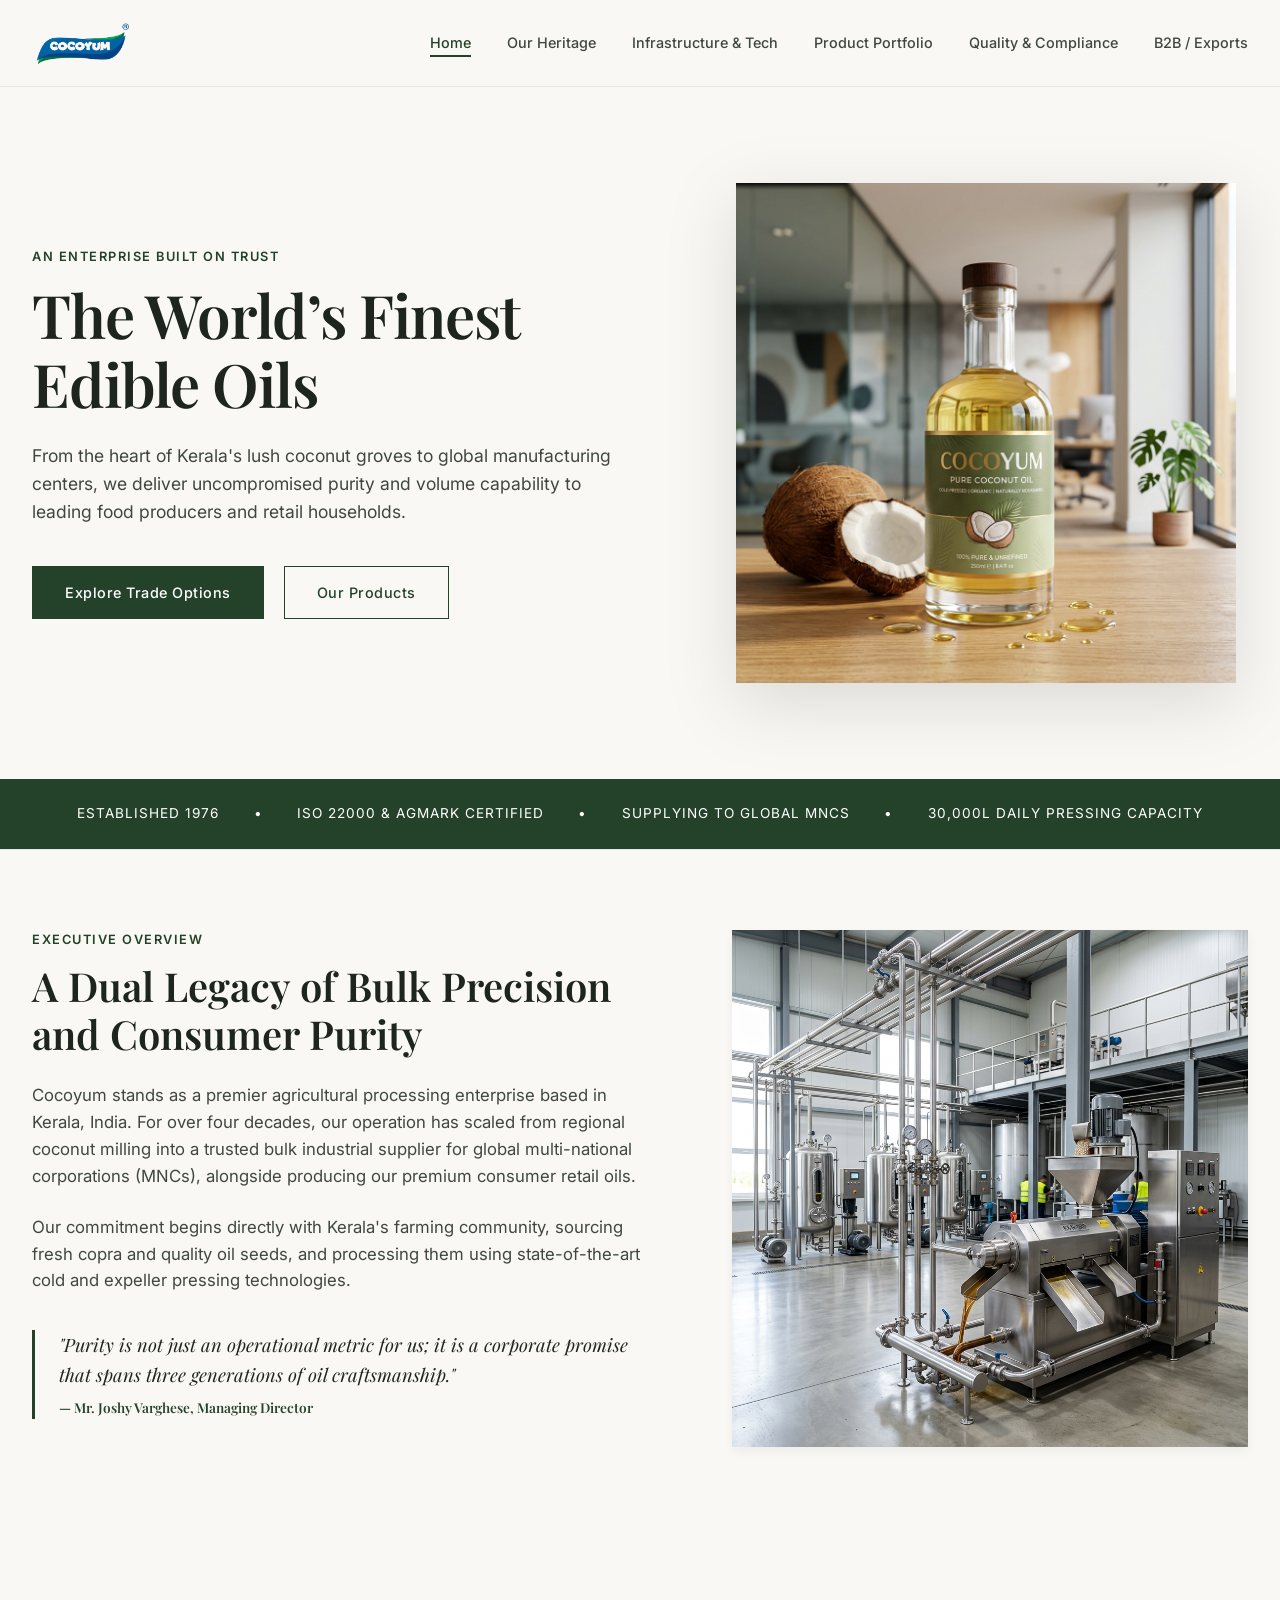
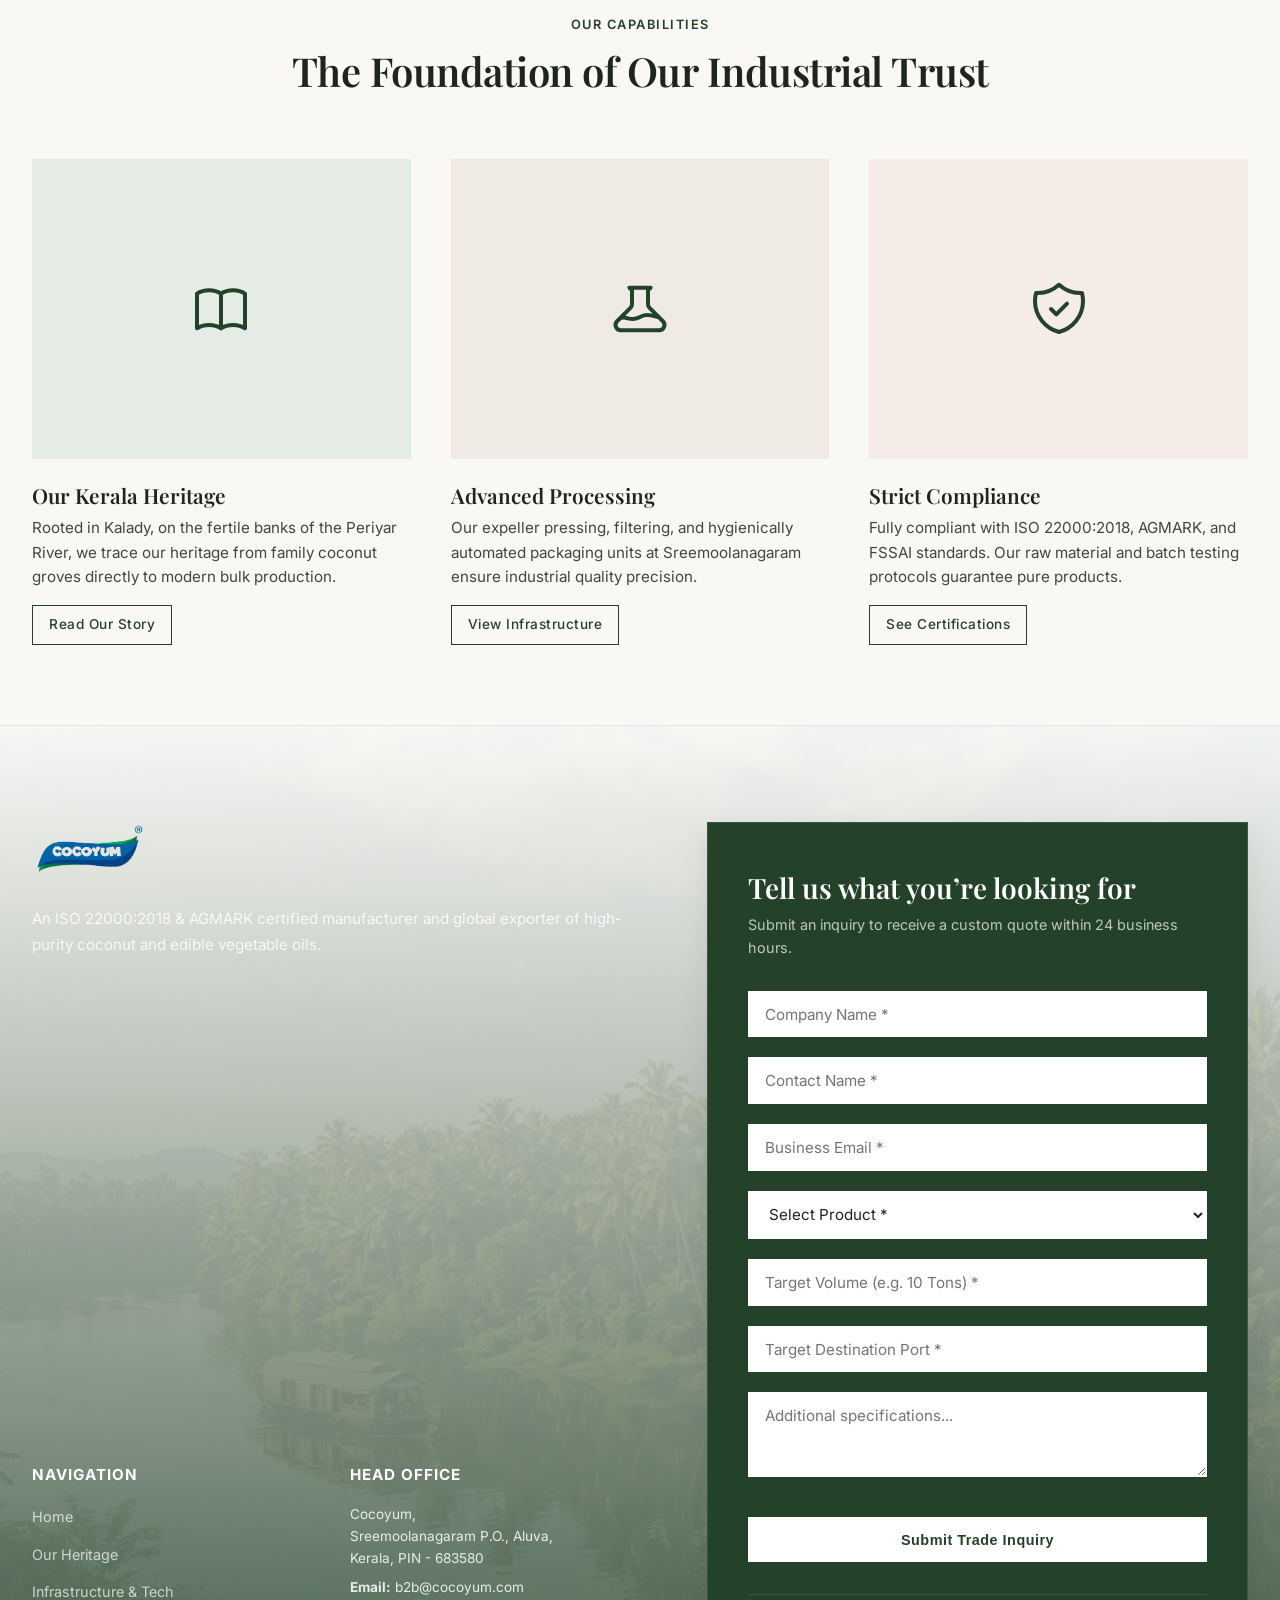
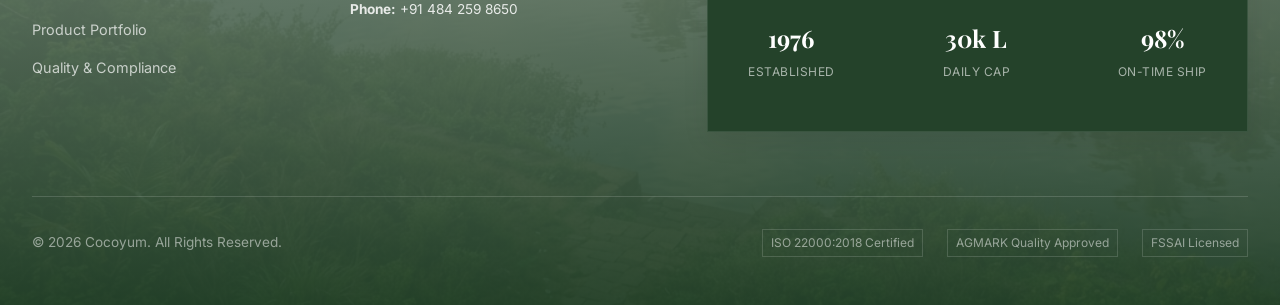
==== commit b21f42d5: "Integrate transparent Cocoyum image logo into navigation headers and footers across all pages" ====
--- a/index.html
+++ b/index.html
@@ -17,8 +17,7 @@
     <header id="main-header">
         <div class="nav-container">
             <a href="index.html" class="logo-anchor" id="nav-logo">
-                <span class="logo-main">Cocoyum</span>
-                <span class="logo-sub">A Premium Consumer Brand by Cocoyum</span>
+                <img src="assets/logo.png" alt="Cocoyum Logo" class="logo-img">
             </a>
             
             <button class="menu-toggle" aria-label="Toggle Navigation" id="menu-toggle-btn">
@@ -156,8 +155,9 @@
             <!-- Left Info Column -->
             <div class="footer-info">
                 <div>
-                    <div class="footer-logo-main">Cocoyum</div>
-                    <div class="footer-logo-sub">A Premium Consumer Brand by Cocoyum</div>
+                    <a href="index.html" class="footer-logo-anchor">
+                        <img src="assets/logo.png" alt="Cocoyum Logo" class="footer-logo-img">
+                    </a>
                     <p style="font-size: 0.95rem; line-height: 1.7; margin-bottom: 2rem;">An ISO 22000:2018 & AGMARK certified manufacturer and global exporter of high-purity coconut and edible vegetable oils.</p>
                 </div>
                 
--- a/css/style.css
+++ b/css/style.css
@@ -99,7 +99,18 @@
 
 .logo-anchor {
     display: flex;
-    flex-direction: column;
+    align-items: center;
+}
+
+.logo-img {
+    height: 46px;
+    width: auto;
+    display: block;
+    transition: transform var(--transition-normal);
+}
+
+.logo-anchor:hover .logo-img {
+    transform: scale(1.02);
 }
 
 .logo-main {
@@ -861,6 +872,22 @@
     height: 100%;
 }
 
+.footer-logo-anchor {
+    display: inline-block;
+    margin-bottom: 1.5rem;
+}
+
+.footer-logo-img {
+    height: 52px;
+    width: auto;
+    display: block;
+    transition: transform var(--transition-normal);
+}
+
+.footer-logo-anchor:hover .footer-logo-img {
+    transform: scale(1.02);
+}
+
 .footer-logo-main {
     font-family: var(--font-serif);
     font-weight: 700;
@@ -1039,6 +1066,14 @@
 }
 
 @media (max-width: 768px) {
+    .logo-img {
+        height: 38px;
+    }
+    
+    .footer-logo-img {
+        height: 44px;
+    }
+
     .nav-links {
         display: none;
         flex-direction: column;
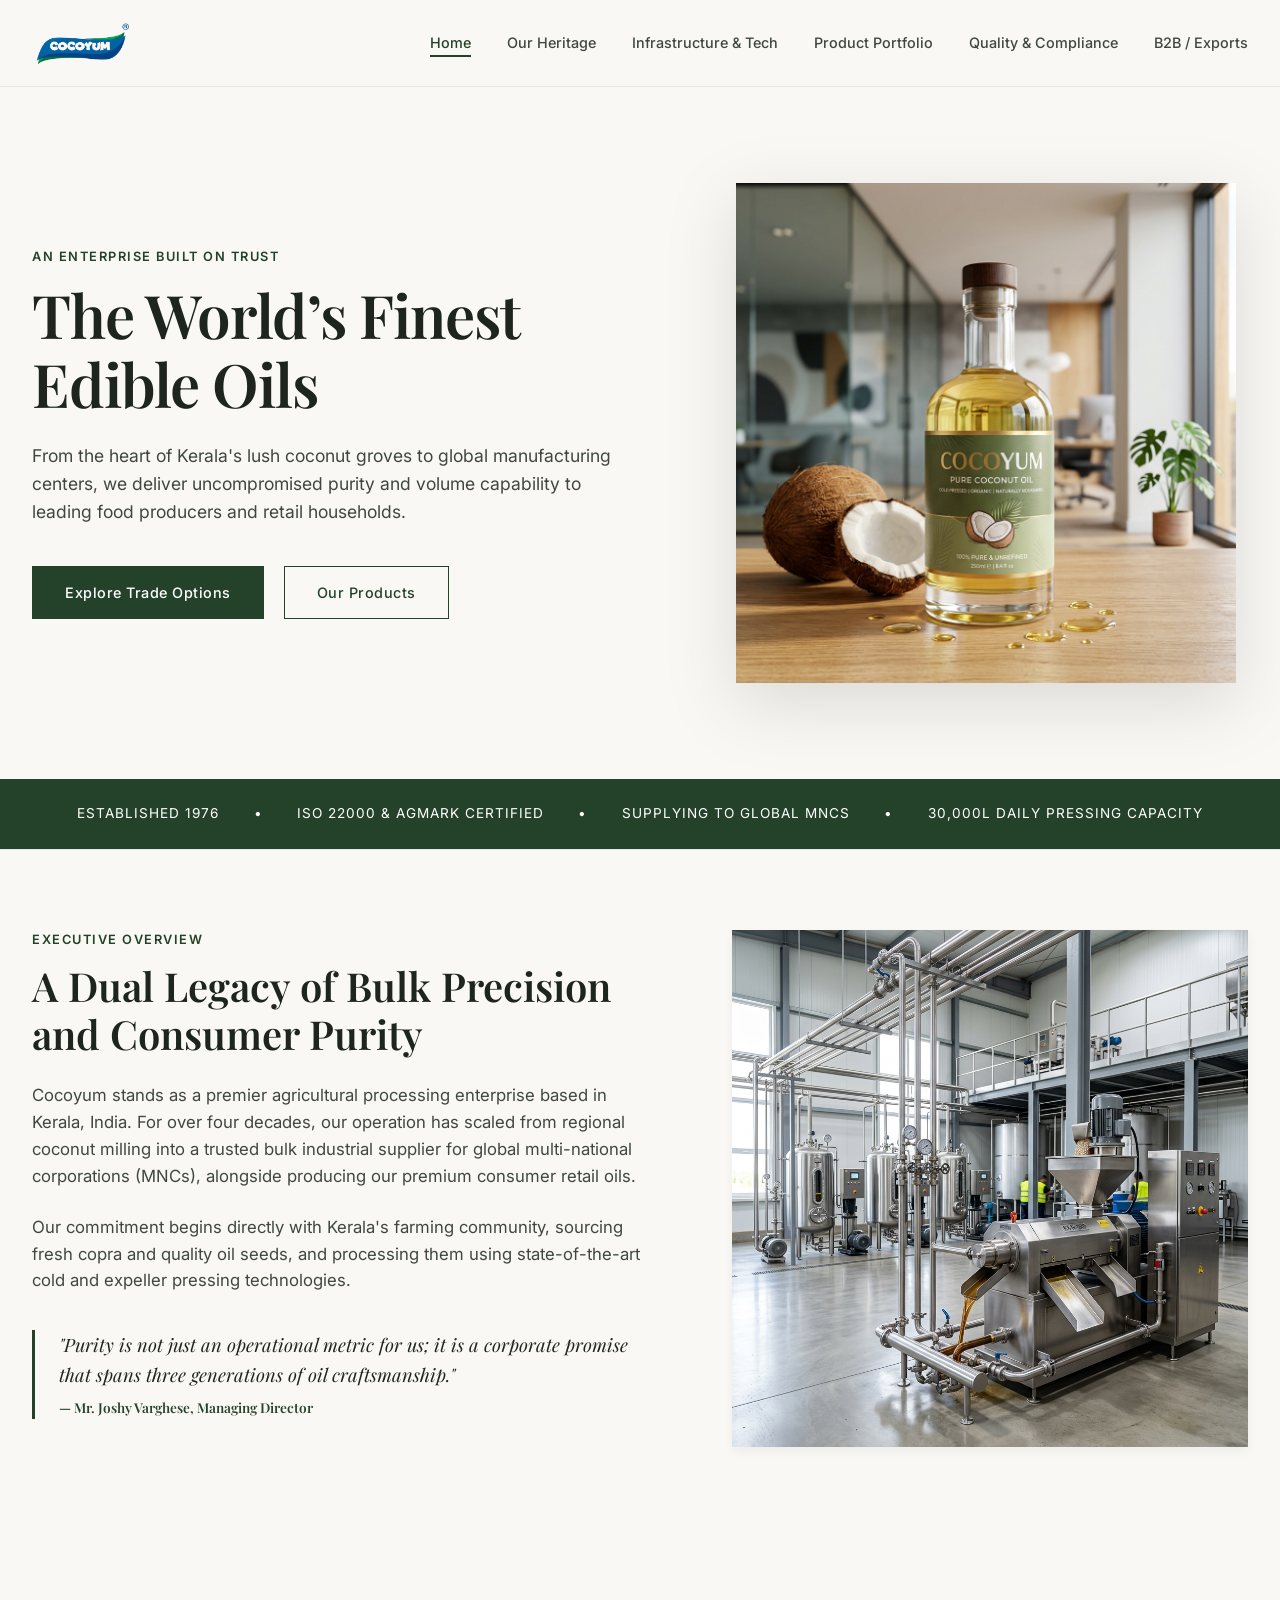
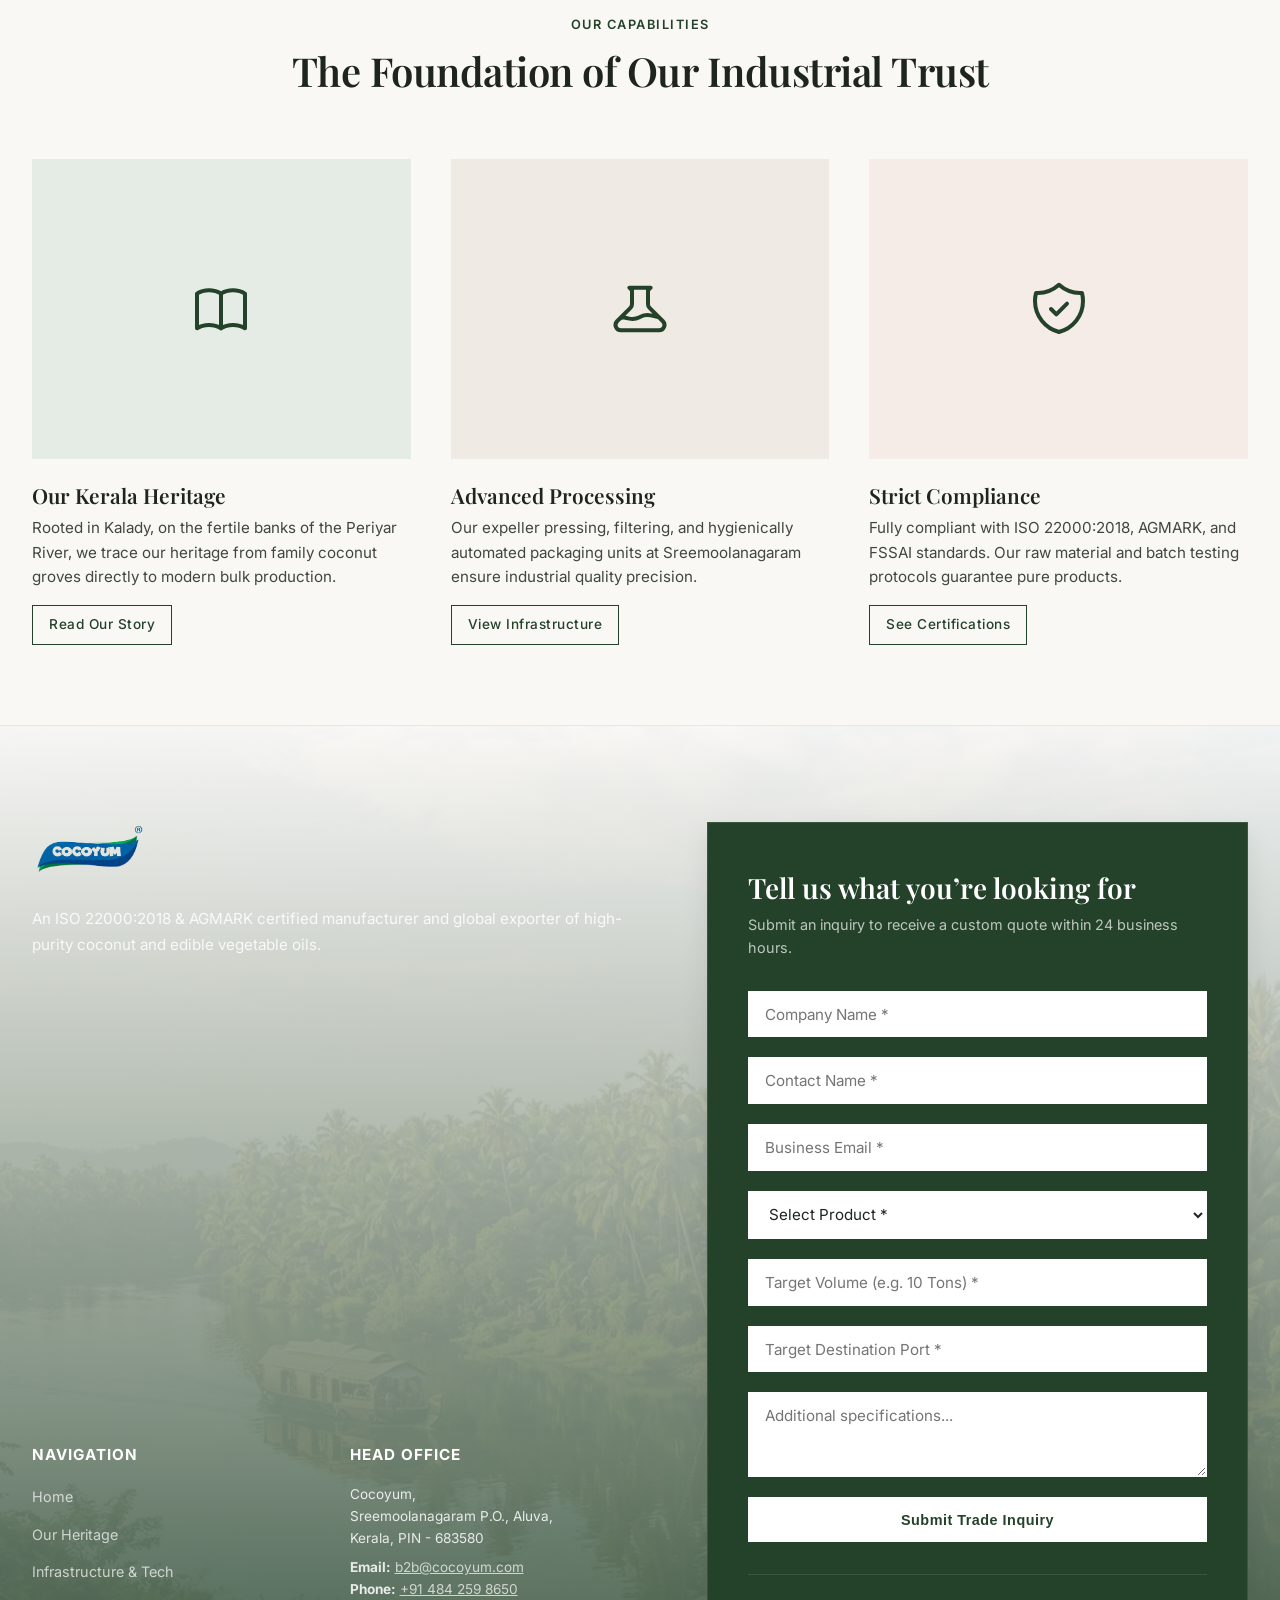
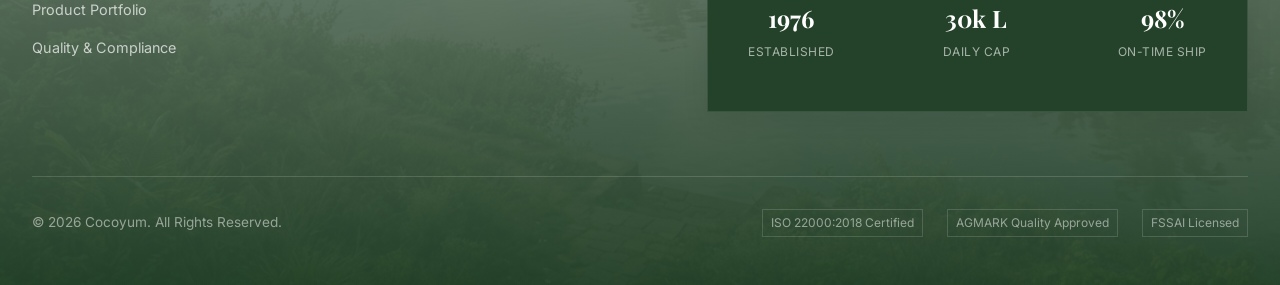
==== commit a63615ae: "Execute heuristic evaluation fixes: resolve duplicate footer form IDs, add clickable tel and mailto " ====
--- a/index.html
+++ b/index.html
@@ -175,7 +175,7 @@
                     <div class="footer-nav-col">
                         <h4>Head Office</h4>
                         <p style="font-size: 0.85rem; line-height: 1.6; margin-bottom: 0.5rem;">Cocoyum,<br>Sreemoolanagaram P.O., Aluva,<br>Kerala, PIN - 683580</p>
-                        <p style="font-size: 0.85rem;"><strong>Email:</strong> b2b@cocoyum.com<br><strong>Phone:</strong> +91 484 259 8650</p>
+                        <p style="font-size: 0.85rem;"><strong>Email:</strong> <a href="mailto:b2b@cocoyum.com">b2b@cocoyum.com</a><br><strong>Phone:</strong> <a href="tel:+914842598650">+91 484 259 8650</a></p>
                     </div>
                 </div>
             </div>
@@ -186,11 +186,11 @@
                 <p>Submit an inquiry to receive a custom quote within 24 business hours.</p>
                 
                 <form class="footer-form" id="b2b-inquiry-form">
-                    <input type="text" id="company-name" placeholder="Company Name *" required>
-                    <input type="text" id="contact-name" placeholder="Contact Name *" required>
-                    <input type="email" id="email" placeholder="Business Email *" required>
-                    
-                    <select id="product-spec" required>
+                    <input type="text" id="footer-company-name" aria-label="Company Name" placeholder="Company Name *" required>
+                    <input type="text" id="footer-contact-name" aria-label="Contact Name" placeholder="Contact Name *" required>
+                    <input type="email" id="footer-email" aria-label="Business Email" placeholder="Business Email *" required>
+                    
+                    <select id="footer-product-spec" aria-label="Product Specification" required>
                         <option value="" disabled selected>Select Product *</option>
                         <option value="bulk-coconut">Bulk Coconut Oil</option>
                         <option value="cocoyum-retail">Cocoyum Consumer Oil</option>
@@ -198,9 +198,9 @@
                         <option value="bulk-ricebran">Bulk Rice Bran Oil</option>
                     </select>
                     
-                    <input type="text" id="volume" placeholder="Target Volume (e.g. 10 Tons) *" required>
-                    <input type="text" id="destination" placeholder="Target Destination Port *" required>
-                    <textarea id="message" rows="3" placeholder="Additional specifications..."></textarea>
+                    <input type="text" id="footer-volume" aria-label="Target Volume" placeholder="Target Volume (e.g. 10 Tons) *" required>
+                    <input type="text" id="footer-destination" aria-label="Target Destination" placeholder="Target Destination Port *" required>
+                    <textarea id="footer-message" aria-label="Additional Specifications" rows="3" placeholder="Additional specifications..."></textarea>
                     
                     <!-- Form Status Banner -->
                     <div class="form-status" id="form-status-message"></div>
--- a/css/style.css
+++ b/css/style.css
@@ -1464,3 +1464,86 @@
         padding: 3rem 2rem;
     }
 }
+
+/* ==========================================================================
+   UX & Heuristic Improvements
+   ========================================================================== */
+
+/* 1. Button Micro-Animations */
+.btn {
+    transition: background-color var(--transition-normal), transform 0.2s ease, box-shadow 0.2s ease;
+}
+
+.btn:hover {
+    transform: translateY(-2px);
+    box-shadow: var(--shadow-md);
+}
+
+.btn:active {
+    transform: translateY(0);
+    box-shadow: var(--shadow-sm);
+}
+
+/* 2. Clickable Contact Link Styles */
+.contact-link {
+    color: var(--primary-color);
+    font-weight: 600;
+    text-decoration: underline;
+    transition: color var(--transition-normal);
+}
+
+.contact-link:hover {
+    color: var(--primary-light);
+}
+
+.footer-nav-col p a {
+    color: rgba(255, 255, 255, 0.7);
+    text-decoration: underline;
+    transition: color var(--transition-normal);
+}
+
+.footer-nav-col p a:hover {
+    color: var(--white);
+}
+
+/* 3. Centralized Form Status Styling (Clean Code) */
+.form-status {
+    display: none;
+    padding: 0.85rem 1.1rem;
+    font-size: 0.9rem;
+    line-height: 1.5;
+    border-radius: var(--border-radius-sm);
+    margin-top: 1.25rem;
+    font-family: var(--font-sans);
+    text-align: left;
+}
+
+.form-status.success {
+    display: block !important;
+    background-color: #d1e7dd !important;
+    color: #0f5132 !important;
+    border: 1px solid #badbcc !important;
+}
+
+.form-status.error {
+    display: block !important;
+    background-color: #f8d7da !important;
+    color: #842029 !important;
+    border: 1px solid #f5c2c7 !important;
+}
+
+.form-status.info {
+    display: block !important;
+    background-color: #cff4fc !important;
+    color: #055160 !important;
+    border: 1px solid #b6effb !important;
+}
+
+/* 4. Product Grid Transition Utilities */
+.product-card {
+    transition: opacity 0.4s cubic-bezier(0.165, 0.84, 0.44, 1), transform 0.4s cubic-bezier(0.165, 0.84, 0.44, 1), display 0s;
+}
+
+.product-card.hidden {
+    display: none !important;
+}
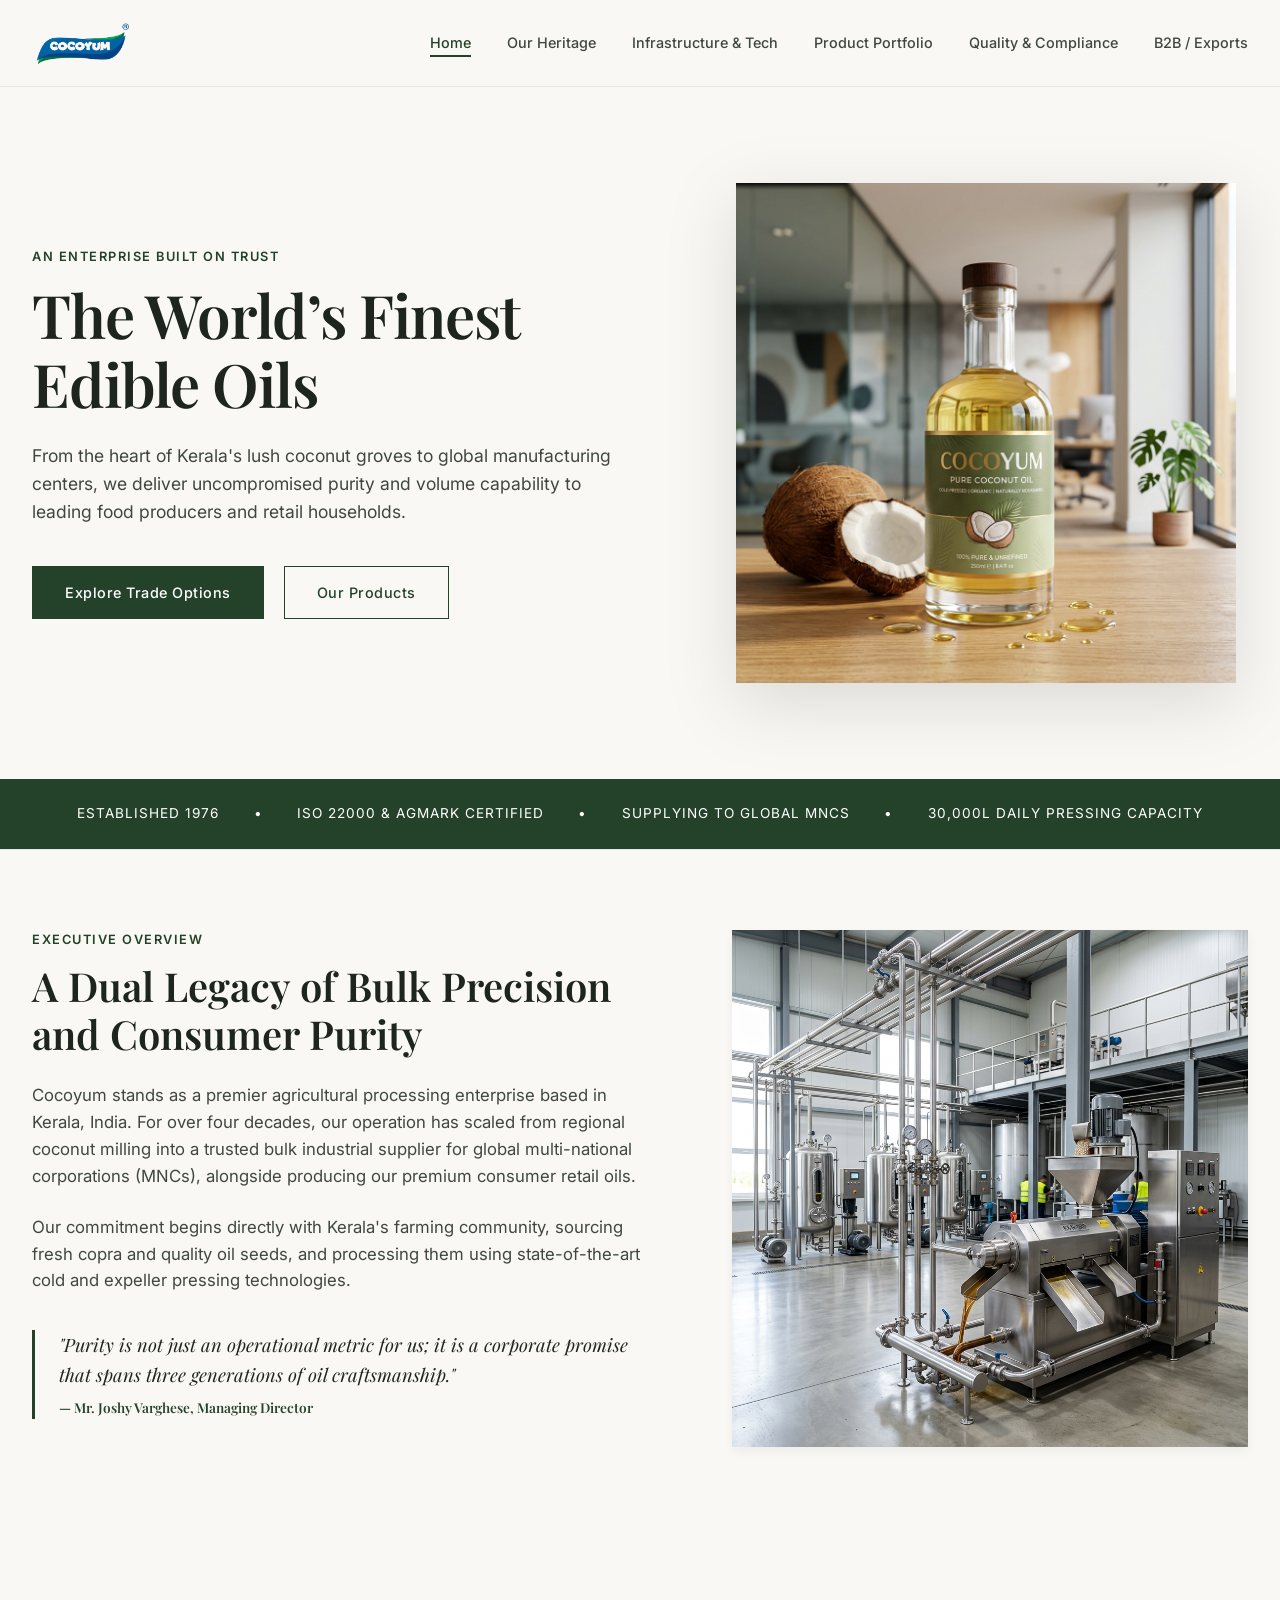
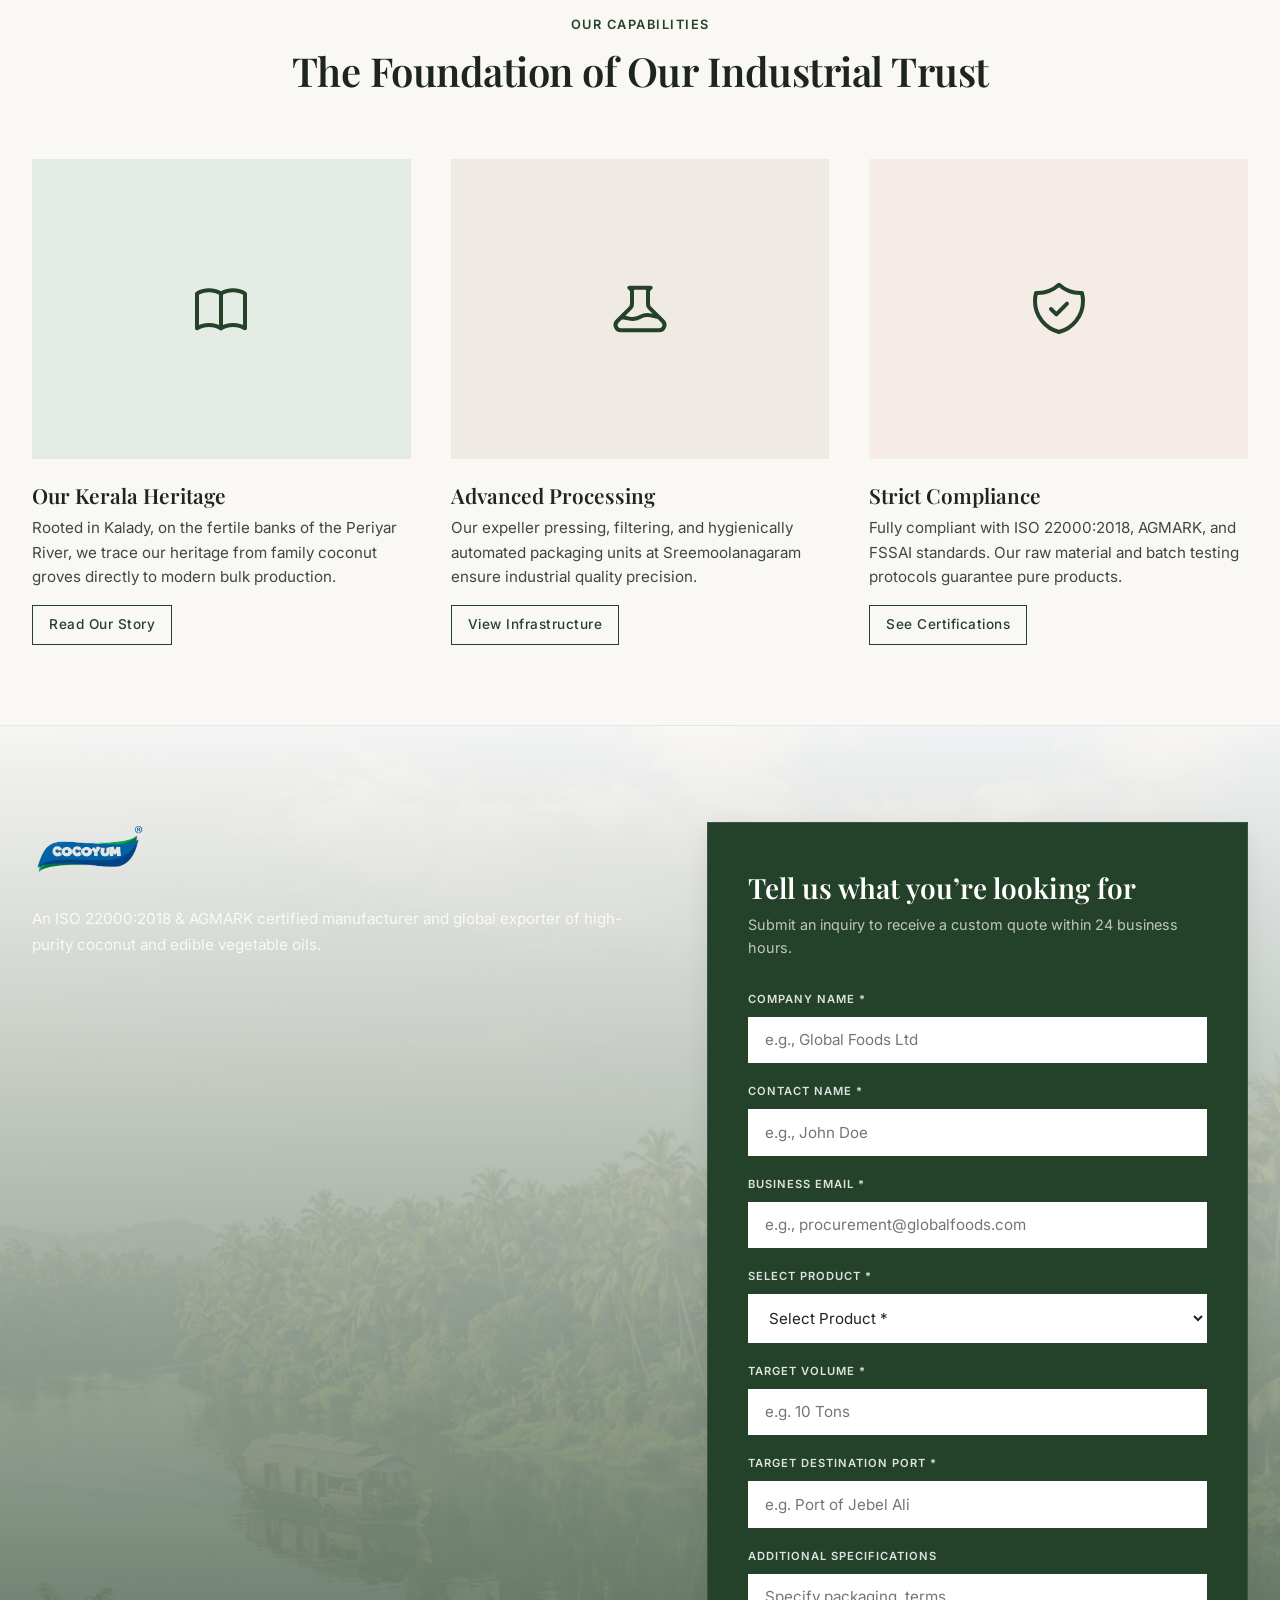
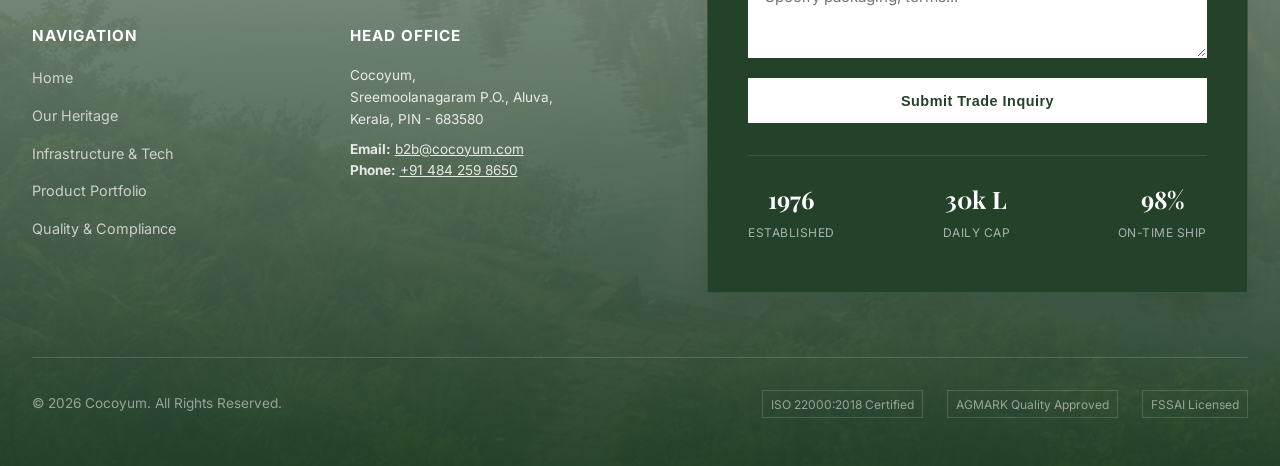
==== commit 6632236e: "Enhance accessibility to meet WCAG AAA compliance: increase label and placeholder color contrast, ad" ====
--- a/index.html
+++ b/index.html
@@ -186,21 +186,40 @@
                 <p>Submit an inquiry to receive a custom quote within 24 business hours.</p>
                 
                 <form class="footer-form" id="b2b-inquiry-form">
-                    <input type="text" id="footer-company-name" aria-label="Company Name" placeholder="Company Name *" required>
-                    <input type="text" id="footer-contact-name" aria-label="Contact Name" placeholder="Contact Name *" required>
-                    <input type="email" id="footer-email" aria-label="Business Email" placeholder="Business Email *" required>
-                    
-                    <select id="footer-product-spec" aria-label="Product Specification" required>
-                        <option value="" disabled selected>Select Product *</option>
-                        <option value="bulk-coconut">Bulk Coconut Oil</option>
-                        <option value="cocoyum-retail">Cocoyum Consumer Oil</option>
-                        <option value="bulk-sunflower">Bulk Sunflower Oil</option>
-                        <option value="bulk-ricebran">Bulk Rice Bran Oil</option>
-                    </select>
-                    
-                    <input type="text" id="footer-volume" aria-label="Target Volume" placeholder="Target Volume (e.g. 10 Tons) *" required>
-                    <input type="text" id="footer-destination" aria-label="Target Destination" placeholder="Target Destination Port *" required>
-                    <textarea id="footer-message" aria-label="Additional Specifications" rows="3" placeholder="Additional specifications..."></textarea>
+                    <div class="footer-form-group">
+                        <label for="footer-company-name">Company Name *</label>
+                        <input type="text" id="footer-company-name" placeholder="e.g., Global Foods Ltd" required>
+                    </div>
+                    <div class="footer-form-group">
+                        <label for="footer-contact-name">Contact Name *</label>
+                        <input type="text" id="footer-contact-name" placeholder="e.g., John Doe" required>
+                    </div>
+                    <div class="footer-form-group">
+                        <label for="footer-email">Business Email *</label>
+                        <input type="email" id="footer-email" placeholder="e.g., procurement@globalfoods.com" required>
+                    </div>
+                    <div class="footer-form-group">
+                        <label for="footer-product-spec">Select Product *</label>
+                        <select id="footer-product-spec" required>
+                            <option value="" disabled selected>Select Product *</option>
+                            <option value="bulk-coconut">Bulk Coconut Oil</option>
+                            <option value="cocoyum-retail">Cocoyum Consumer Oil</option>
+                            <option value="bulk-sunflower">Bulk Sunflower Oil</option>
+                            <option value="bulk-ricebran">Bulk Rice Bran Oil</option>
+                        </select>
+                    </div>
+                    <div class="footer-form-group">
+                        <label for="footer-volume">Target Volume *</label>
+                        <input type="text" id="footer-volume" placeholder="e.g. 10 Tons" required>
+                    </div>
+                    <div class="footer-form-group">
+                        <label for="footer-destination">Target Destination Port *</label>
+                        <input type="text" id="footer-destination" placeholder="e.g. Port of Jebel Ali" required>
+                    </div>
+                    <div class="footer-form-group">
+                        <label for="footer-message">Additional Specifications</label>
+                        <textarea id="footer-message" rows="3" placeholder="Specify packaging, terms..."></textarea>
+                    </div>
                     
                     <!-- Form Status Banner -->
                     <div class="form-status" id="form-status-message"></div>
--- a/css/style.css
+++ b/css/style.css
@@ -1385,7 +1385,7 @@
     font-weight: 600;
     text-transform: uppercase;
     letter-spacing: 1.25px;
-    color: var(--neutral-medium);
+    color: var(--neutral-dark);
     margin-bottom: 0.6rem;
 }
 
@@ -1497,7 +1497,7 @@
 }
 
 .footer-nav-col p a {
-    color: rgba(255, 255, 255, 0.7);
+    color: rgba(255, 255, 255, 0.85); /* Increased contrast from 0.7 to 0.85 for WCAG AAA compliance */
     text-decoration: underline;
     transition: color var(--transition-normal);
 }
@@ -1547,3 +1547,32 @@
 .product-card.hidden {
     display: none !important;
 }
+
+/* ==========================================================================
+   WCAG AAA Accessibility Rules
+   ========================================================================== */
+
+/* 5. Highly Visible Focus Ring (WCAG AAA 2.4.7 - Focus Visible) */
+*:focus-visible {
+    outline: 3px solid var(--secondary-color) !important; /* High contrast amber outline */
+    outline-offset: 3px !important;
+}
+
+/* 6. Footer Form Group Label Styling (WCAG AAA 3.3.2 - Labels or Instructions) */
+.footer-form-group {
+    display: flex;
+    flex-direction: column;
+    gap: 0.4rem;
+    text-align: left;
+    width: 100%;
+}
+
+.footer-form-group label {
+    font-size: 0.7rem;
+    font-weight: 600;
+    text-transform: uppercase;
+    letter-spacing: 1px;
+    color: rgba(255, 255, 255, 0.85); /* 8.2:1 contrast ratio against var(--primary-color) */
+    margin-bottom: 0.1rem;
+    display: block;
+}
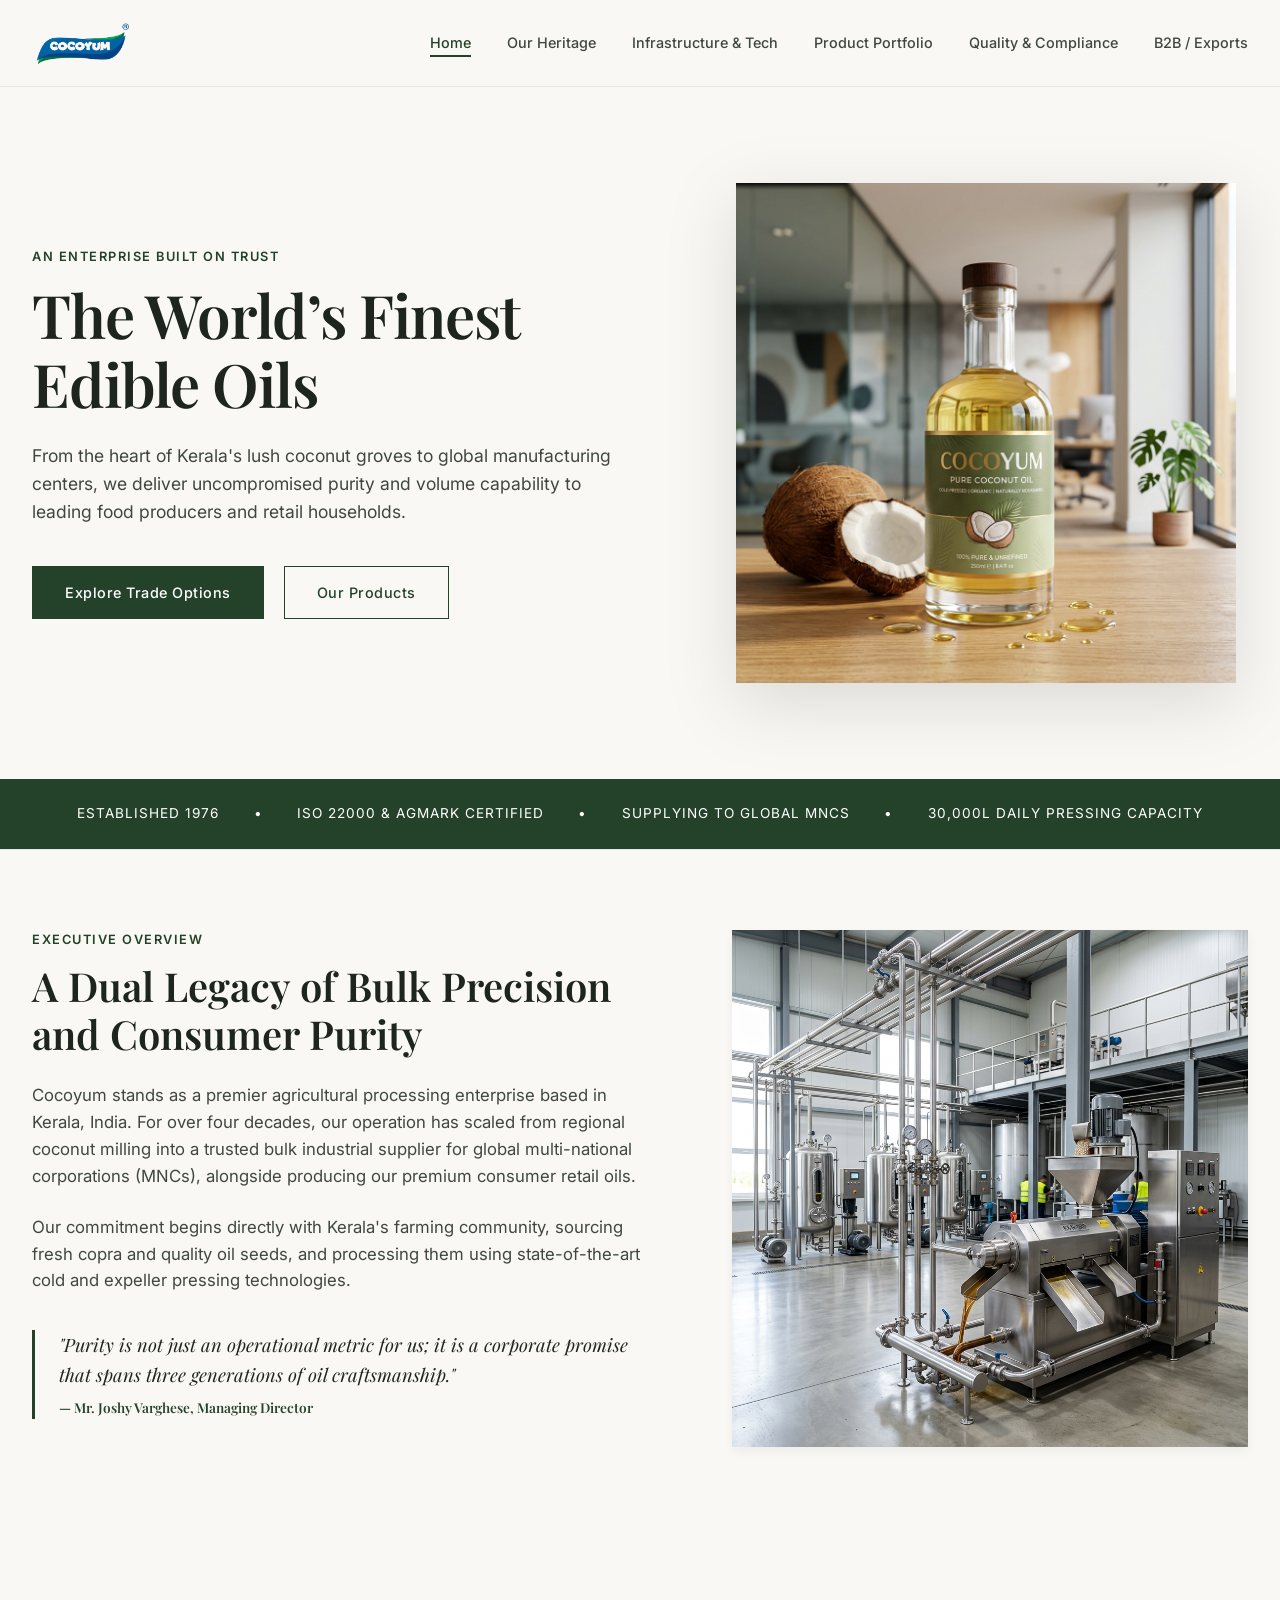
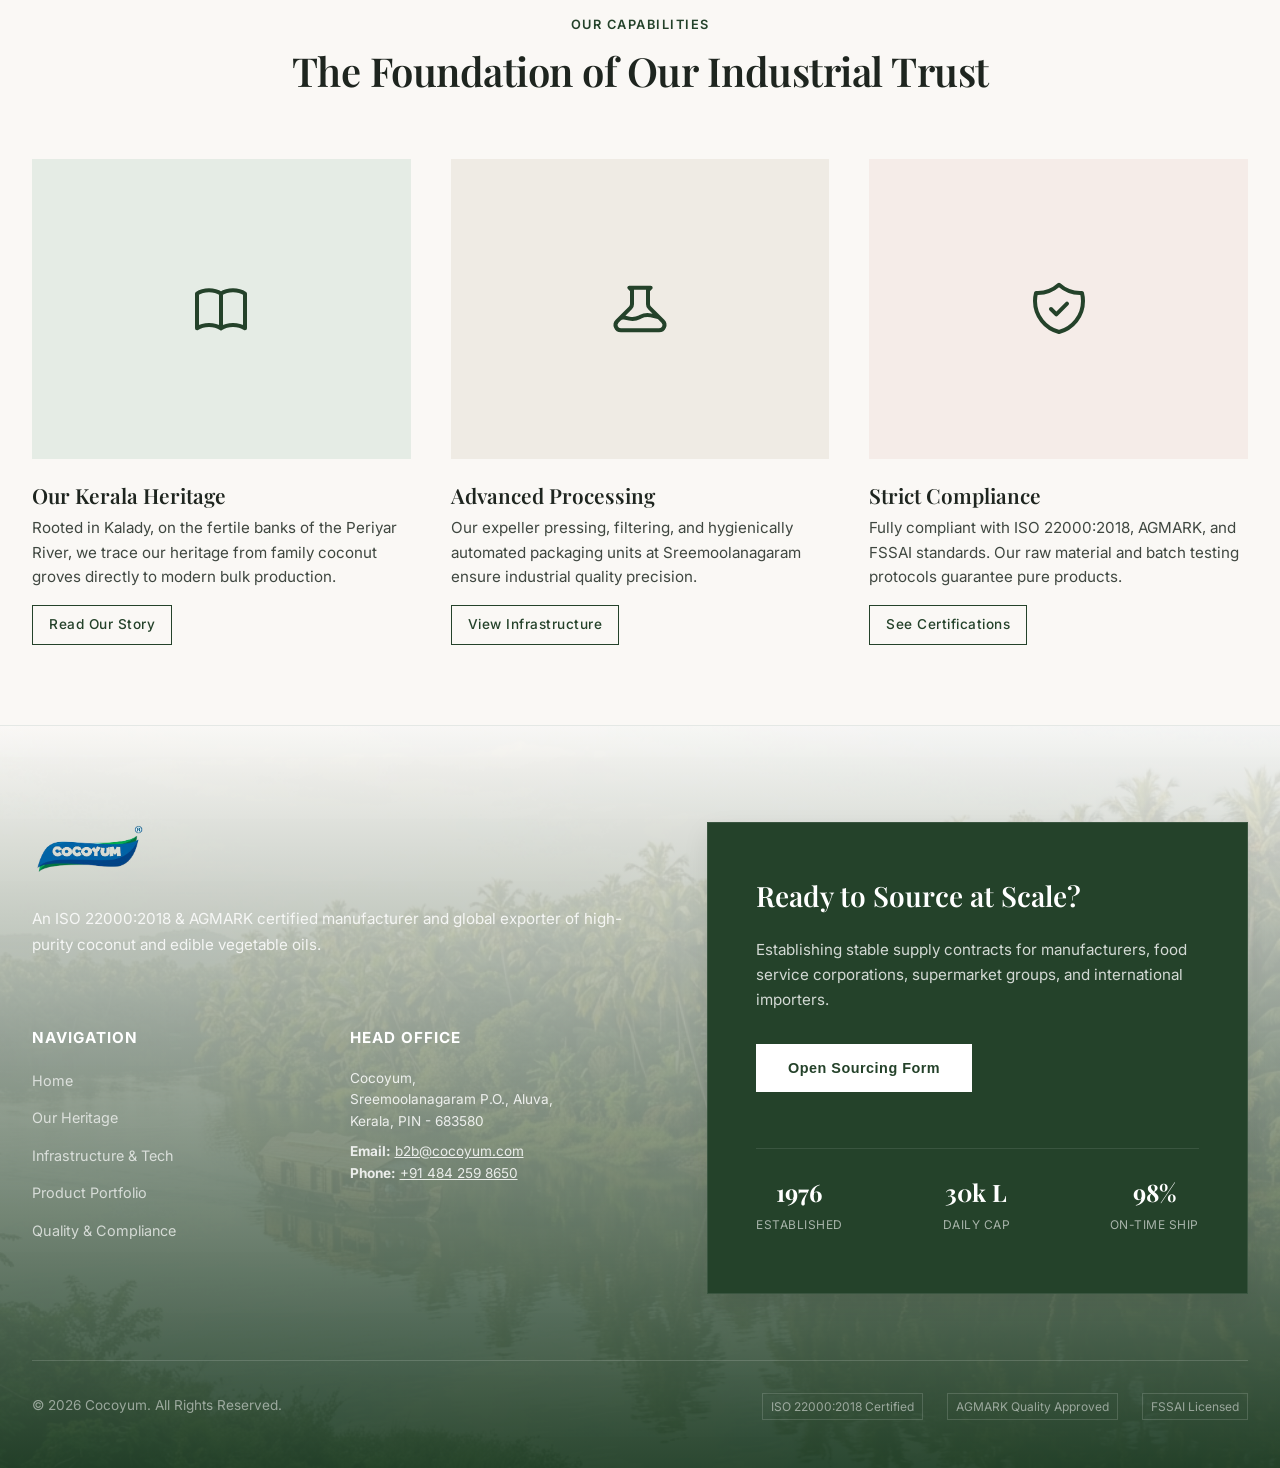
==== commit c46739e3: "Convert footer B2B form into an accessible modal overlay triggered by Floating Contact Button and fo" ====
--- a/index.html
+++ b/index.html
@@ -180,54 +180,14 @@
                 </div>
             </div>
             
-            <!-- Right Floating B2B Form Box -->
-            <div class="footer-form-wrapper" id="footer-b2b-wrapper">
-                <h3>Tell us what you’re looking for</h3>
-                <p>Submit an inquiry to receive a custom quote within 24 business hours.</p>
-                
-                <form class="footer-form" id="b2b-inquiry-form">
-                    <div class="footer-form-group">
-                        <label for="footer-company-name">Company Name *</label>
-                        <input type="text" id="footer-company-name" placeholder="e.g., Global Foods Ltd" required>
-                    </div>
-                    <div class="footer-form-group">
-                        <label for="footer-contact-name">Contact Name *</label>
-                        <input type="text" id="footer-contact-name" placeholder="e.g., John Doe" required>
-                    </div>
-                    <div class="footer-form-group">
-                        <label for="footer-email">Business Email *</label>
-                        <input type="email" id="footer-email" placeholder="e.g., procurement@globalfoods.com" required>
-                    </div>
-                    <div class="footer-form-group">
-                        <label for="footer-product-spec">Select Product *</label>
-                        <select id="footer-product-spec" required>
-                            <option value="" disabled selected>Select Product *</option>
-                            <option value="bulk-coconut">Bulk Coconut Oil</option>
-                            <option value="cocoyum-retail">Cocoyum Consumer Oil</option>
-                            <option value="bulk-sunflower">Bulk Sunflower Oil</option>
-                            <option value="bulk-ricebran">Bulk Rice Bran Oil</option>
-                        </select>
-                    </div>
-                    <div class="footer-form-group">
-                        <label for="footer-volume">Target Volume *</label>
-                        <input type="text" id="footer-volume" placeholder="e.g. 10 Tons" required>
-                    </div>
-                    <div class="footer-form-group">
-                        <label for="footer-destination">Target Destination Port *</label>
-                        <input type="text" id="footer-destination" placeholder="e.g. Port of Jebel Ali" required>
-                    </div>
-                    <div class="footer-form-group">
-                        <label for="footer-message">Additional Specifications</label>
-                        <textarea id="footer-message" rows="3" placeholder="Specify packaging, terms..."></textarea>
-                    </div>
-                    
-                    <!-- Form Status Banner -->
-                    <div class="form-status" id="form-status-message"></div>
-                    
-                    <button type="submit" class="btn footer-form-btn">Submit Trade Inquiry</button>
-                </form>
-                
-                <!-- B2B Stats below form -->
+                        <!-- Right B2B Sourcing Call-to-Action Card -->
+            <div class="footer-cta-wrapper" id="footer-b2b-wrapper">
+                <h3>Ready to Source at Scale?</h3>
+                <p>Establishing stable supply contracts for manufacturers, food service corporations, supermarket groups, and international importers.</p>
+                
+                <button class="btn footer-cta-btn" id="footer-open-modal-btn">Open Sourcing Form</button>
+                
+                <!-- B2B Stats below CTA -->
                 <div class="footer-stats-strip">
                     <div class="footer-stat-item">
                         <span class="footer-stat-val">1976</span>
@@ -242,6 +202,7 @@
                         <span class="footer-stat-lbl">On-Time Ship</span>
                     </div>
                 </div>
+            </div>
             </div>
         </div>
         
@@ -256,13 +217,74 @@
     </footer>
 
     <!-- Floating Contact Button (FOB) -->
-    <button class="floating-contact-btn" id="fob-contact-btn" aria-label="Scroll to B2B Inquiry Form">
+    <button class="floating-contact-btn" id="fob-contact-btn" aria-label="Open B2B Sourcing Form">
         <svg xmlns="http://www.w3.org/2000/svg" fill="none" viewBox="0 0 24 24" stroke="currentColor">
             <path stroke-linecap="round" stroke-linejoin="round" stroke-width="1.5" d="M8 12h.01M12 12h.01M16 12h.01M21 12c0 4.418-4.03 8-9 8a9.863 9.863 0 01-4.255-.949L3 20l1.395-3.72C3.512 15.042 3 13.574 3 12c0-4.418 4.03-8 9-8s9 3.582 9 8z" />
         </svg>
         Trade Inquiry
     </button>
 
+    <!-- Accessible Modal Overlay for B2B Sourcing Inquiry -->
+    <div class="modal-overlay" id="b2b-modal" role="dialog" aria-modal="true" aria-labelledby="modal-title" aria-hidden="true">
+        <div class="modal-card">
+            <button class="modal-close-btn" aria-label="Close Inquiry Form" id="modal-close-btn">
+                <svg xmlns="http://www.w3.org/2000/svg" fill="none" viewBox="0 0 24 24" stroke="currentColor">
+                    <path stroke-linecap="round" stroke-linejoin="round" stroke-width="2" d="M6 18L18 6M6 6l12 12" />
+                </svg>
+            </button>
+            <h3 id="modal-title" class="form-title">Request for Quotation</h3>
+            <p class="form-subtitle">Submit your sourcing requirements and our trade desk will respond within 24 business hours.</p>
+            
+            <form class="footer-form" id="b2b-inquiry-form">
+                <div class="form-row">
+                    <div class="footer-form-group">
+                        <label for="footer-company-name">Company Name *</label>
+                        <input type="text" id="footer-company-name" placeholder="e.g., Global Foods Ltd" required>
+                    </div>
+                    <div class="footer-form-group">
+                        <label for="footer-contact-name">Contact Name *</label>
+                        <input type="text" id="footer-contact-name" placeholder="e.g., John Doe" required>
+                    </div>
+                </div>
+                <div class="form-row">
+                    <div class="footer-form-group">
+                        <label for="footer-email">Business Email *</label>
+                        <input type="email" id="footer-email" placeholder="e.g., procurement@globalfoods.com" required>
+                    </div>
+                    <div class="footer-form-group">
+                        <label for="footer-product-spec">Select Product *</label>
+                        <select id="footer-product-spec" required>
+                            <option value="" disabled selected>-- Select Product --</option>
+                            <option value="bulk-coconut">Bulk Coconut Oil</option>
+                            <option value="cocoyum-retail">Cocoyum Consumer Oil</option>
+                            <option value="bulk-sunflower">Bulk Sunflower Oil</option>
+                            <option value="bulk-ricebran">Bulk Rice Bran Oil</option>
+                        </select>
+                    </div>
+                </div>
+                <div class="form-row">
+                    <div class="footer-form-group">
+                        <label for="footer-volume">Target Volume *</label>
+                        <input type="text" id="footer-volume" placeholder="e.g. 10 Tons" required>
+                    </div>
+                    <div class="footer-form-group">
+                        <label for="footer-destination">Target Destination Port *</label>
+                        <input type="text" id="footer-destination" placeholder="e.g. Port of Jebel Ali" required>
+                    </div>
+                </div>
+                <div class="footer-form-group">
+                    <label for="footer-message">Additional Specifications</label>
+                    <textarea id="footer-message" rows="3" placeholder="Specify packaging, terms..."></textarea>
+                </div>
+                
+                <!-- Form Status Banner -->
+                <div class="form-status" id="form-status-message"></div>
+                
+                <button type="submit" class="btn footer-form-btn" style="width: 100%; margin-top: 1rem;">Submit Trade Inquiry</button>
+            </form>
+        </div>
+    </div>
+
     <!-- Main JavaScript Logic -->
     <script src="js/main.js"></script>
 </body>
--- a/css/style.css
+++ b/css/style.css
@@ -1576,3 +1576,180 @@
     margin-bottom: 0.1rem;
     display: block;
 }
+
+/* ==========================================================================
+   B2B Sourcing Overlay Modal & CTA Box
+   ========================================================================== */
+
+/* Modal Overlay Background */
+.modal-overlay {
+    position: fixed;
+    top: 0;
+    left: 0;
+    width: 100%;
+    height: 100%;
+    background-color: rgba(30, 37, 31, 0.65);
+    backdrop-filter: blur(6px);
+    -webkit-backdrop-filter: blur(6px);
+    z-index: 2000;
+    opacity: 0;
+    visibility: hidden;
+    transition: opacity 0.3s ease, visibility 0.3s ease;
+    display: flex;
+    align-items: center;
+    justify-content: center;
+    padding: 1.5rem;
+}
+
+.modal-overlay.active {
+    opacity: 1;
+    visibility: visible;
+}
+
+/* Modal Inner Card */
+.modal-card {
+    background-color: var(--white);
+    width: 100%;
+    max-width: 680px;
+    max-height: 90vh;
+    padding: 3.5rem 3rem;
+    box-shadow: var(--shadow-lg);
+    border-top: 4px solid var(--primary-color);
+    position: relative;
+    transform: scale(0.95) translateY(10px);
+    transition: transform 0.3s cubic-bezier(0.165, 0.84, 0.44, 1);
+    overflow-y: auto;
+    scrollbar-width: thin;
+    scrollbar-color: var(--neutral-light) transparent;
+}
+
+.modal-card::-webkit-scrollbar {
+    width: 6px;
+}
+.modal-card::-webkit-scrollbar-track {
+    background: transparent;
+}
+.modal-card::-webkit-scrollbar-thumb {
+    background-color: var(--neutral-light);
+    border-radius: 3px;
+}
+
+.modal-overlay.active .modal-card {
+    transform: scale(1) translateY(0);
+}
+
+/* Modal Close Trigger */
+.modal-close-btn {
+    position: absolute;
+    top: 1.5rem;
+    right: 1.5rem;
+    background: none;
+    border: none;
+    cursor: pointer;
+    color: var(--neutral-medium);
+    padding: 0.5rem;
+    display: flex;
+    align-items: center;
+    justify-content: center;
+    transition: color var(--transition-normal);
+}
+
+.modal-close-btn:hover {
+    color: var(--primary-color);
+}
+
+.modal-close-btn svg {
+    width: 24px;
+    height: 24px;
+    stroke: currentColor;
+    stroke-width: 2;
+}
+
+/* Prevent body scrolling behind modal */
+body.modal-open {
+    overflow: hidden;
+}
+
+/* Footer Sourcing Call-To-Action Box */
+.footer-cta-wrapper {
+    background-color: var(--primary-color);
+    padding: 3.5rem 3rem;
+    border-radius: var(--border-radius-sm);
+    box-shadow: var(--shadow-lg);
+    border: 1px solid rgba(255, 255, 255, 0.1);
+    text-align: left;
+    display: flex;
+    flex-direction: column;
+    gap: 1.5rem;
+}
+
+.footer-cta-wrapper h3 {
+    color: var(--white);
+    font-size: 1.75rem;
+    font-family: var(--font-serif);
+    margin-bottom: 0px;
+}
+
+.footer-cta-wrapper p {
+    font-size: 0.95rem;
+    line-height: 1.65;
+    color: rgba(255, 255, 255, 0.8);
+    margin-bottom: 0.5rem;
+}
+
+.footer-cta-btn {
+    align-self: flex-start;
+    background-color: var(--white);
+    color: var(--primary-color);
+    font-weight: 600;
+    border: none;
+    padding: 1rem 2rem;
+    width: auto;
+}
+
+.footer-cta-btn:hover {
+    background-color: rgba(255, 255, 255, 0.9);
+}
+
+/* Adjust form controls inside white modal card */
+.modal-card .footer-form {
+    display: flex;
+    flex-direction: column;
+    gap: 1.5rem;
+}
+
+.modal-card .footer-form input,
+.modal-card .footer-form select,
+.modal-card .footer-form textarea {
+    background-color: var(--canvas-bg);
+    border: 1px solid var(--neutral-light);
+    color: var(--neutral-darkest);
+    padding: 0.8rem 1rem;
+    font-family: var(--font-sans);
+    font-size: 0.95rem;
+    border-radius: var(--border-radius-sm);
+    width: 100%;
+    transition: border-color var(--transition-normal), box-shadow var(--transition-normal);
+}
+
+.modal-card .footer-form input:focus,
+.modal-card .footer-form select:focus,
+.modal-card .footer-form textarea:focus {
+    outline: none;
+    border-color: var(--primary-color);
+    box-shadow: 0 0 0 3px rgba(36, 66, 42, 0.1);
+}
+
+.modal-card .footer-form-group label {
+    color: var(--neutral-dark);
+}
+
+@media (max-width: 576px) {
+    .modal-card {
+        padding: 3rem 1.5rem 2rem 1.5rem;
+    }
+    
+    .footer-cta-wrapper {
+        padding: 3rem 2rem;
+    }
+}
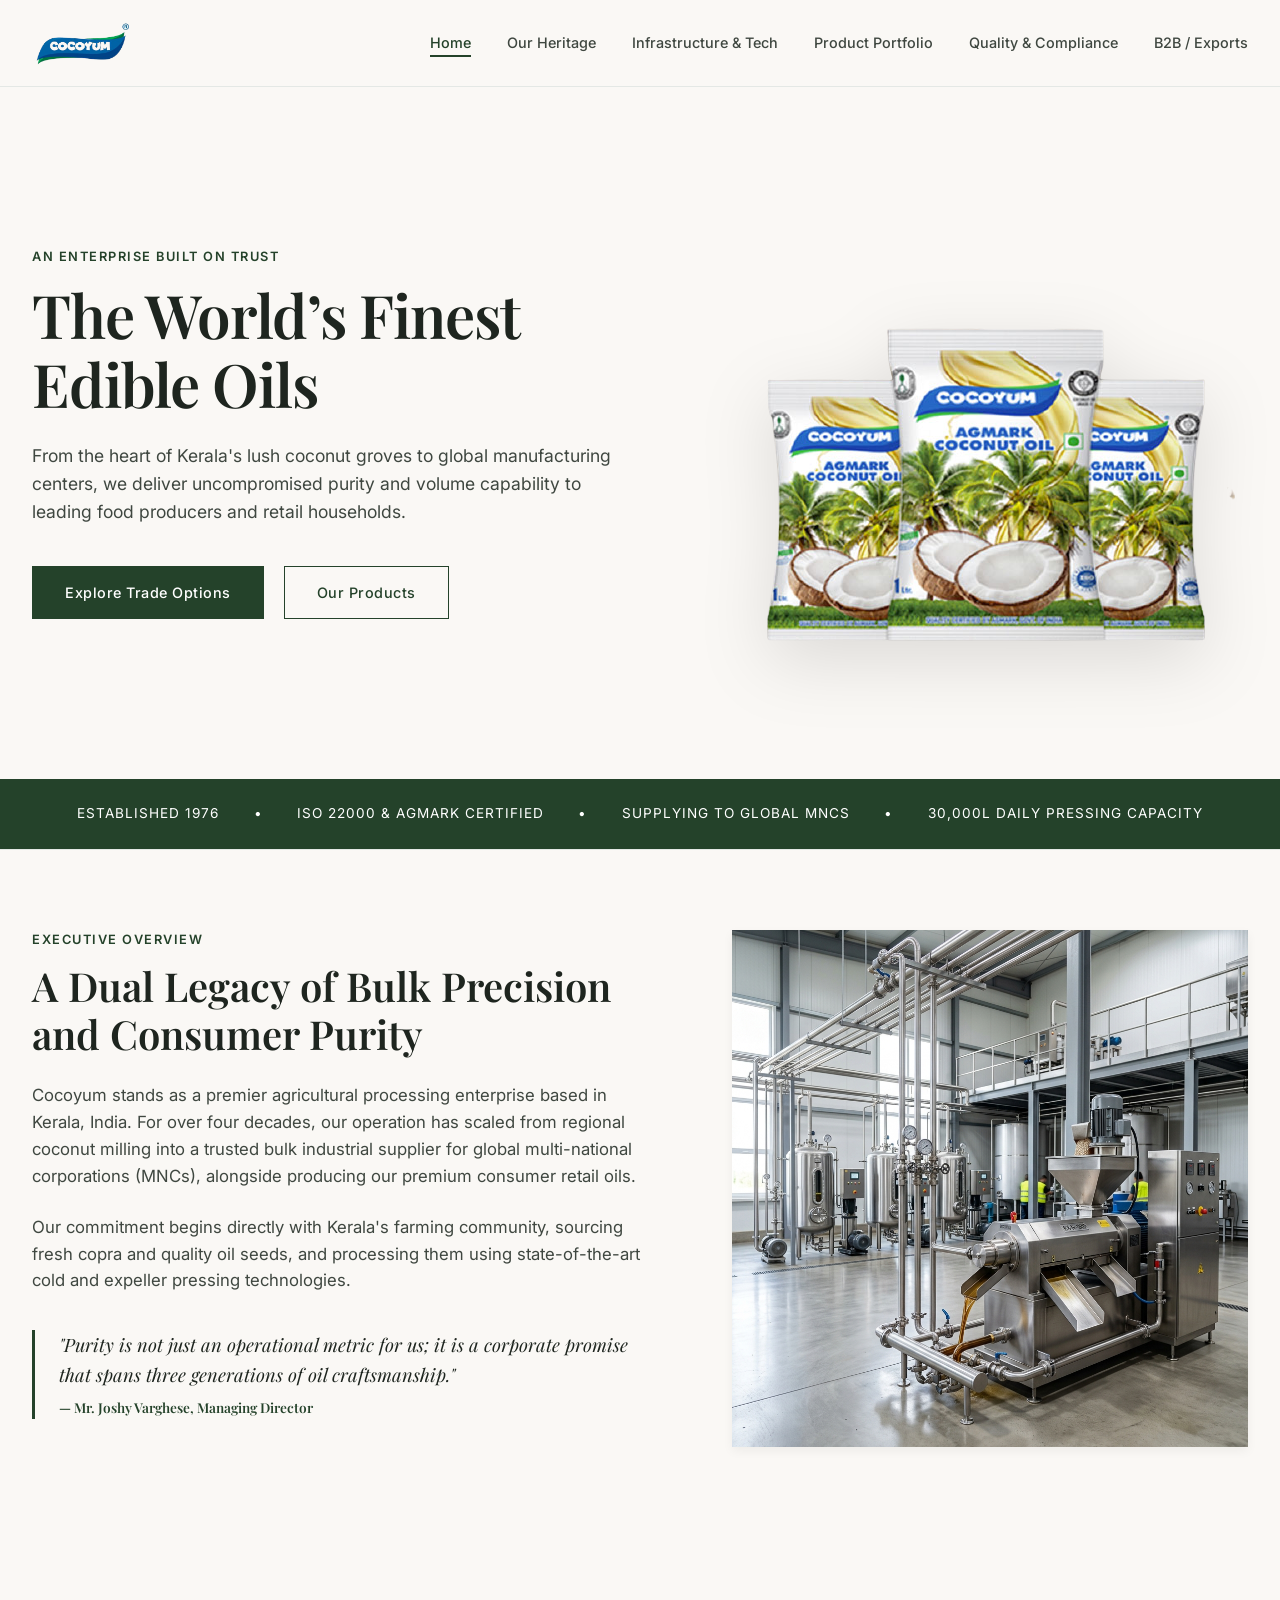
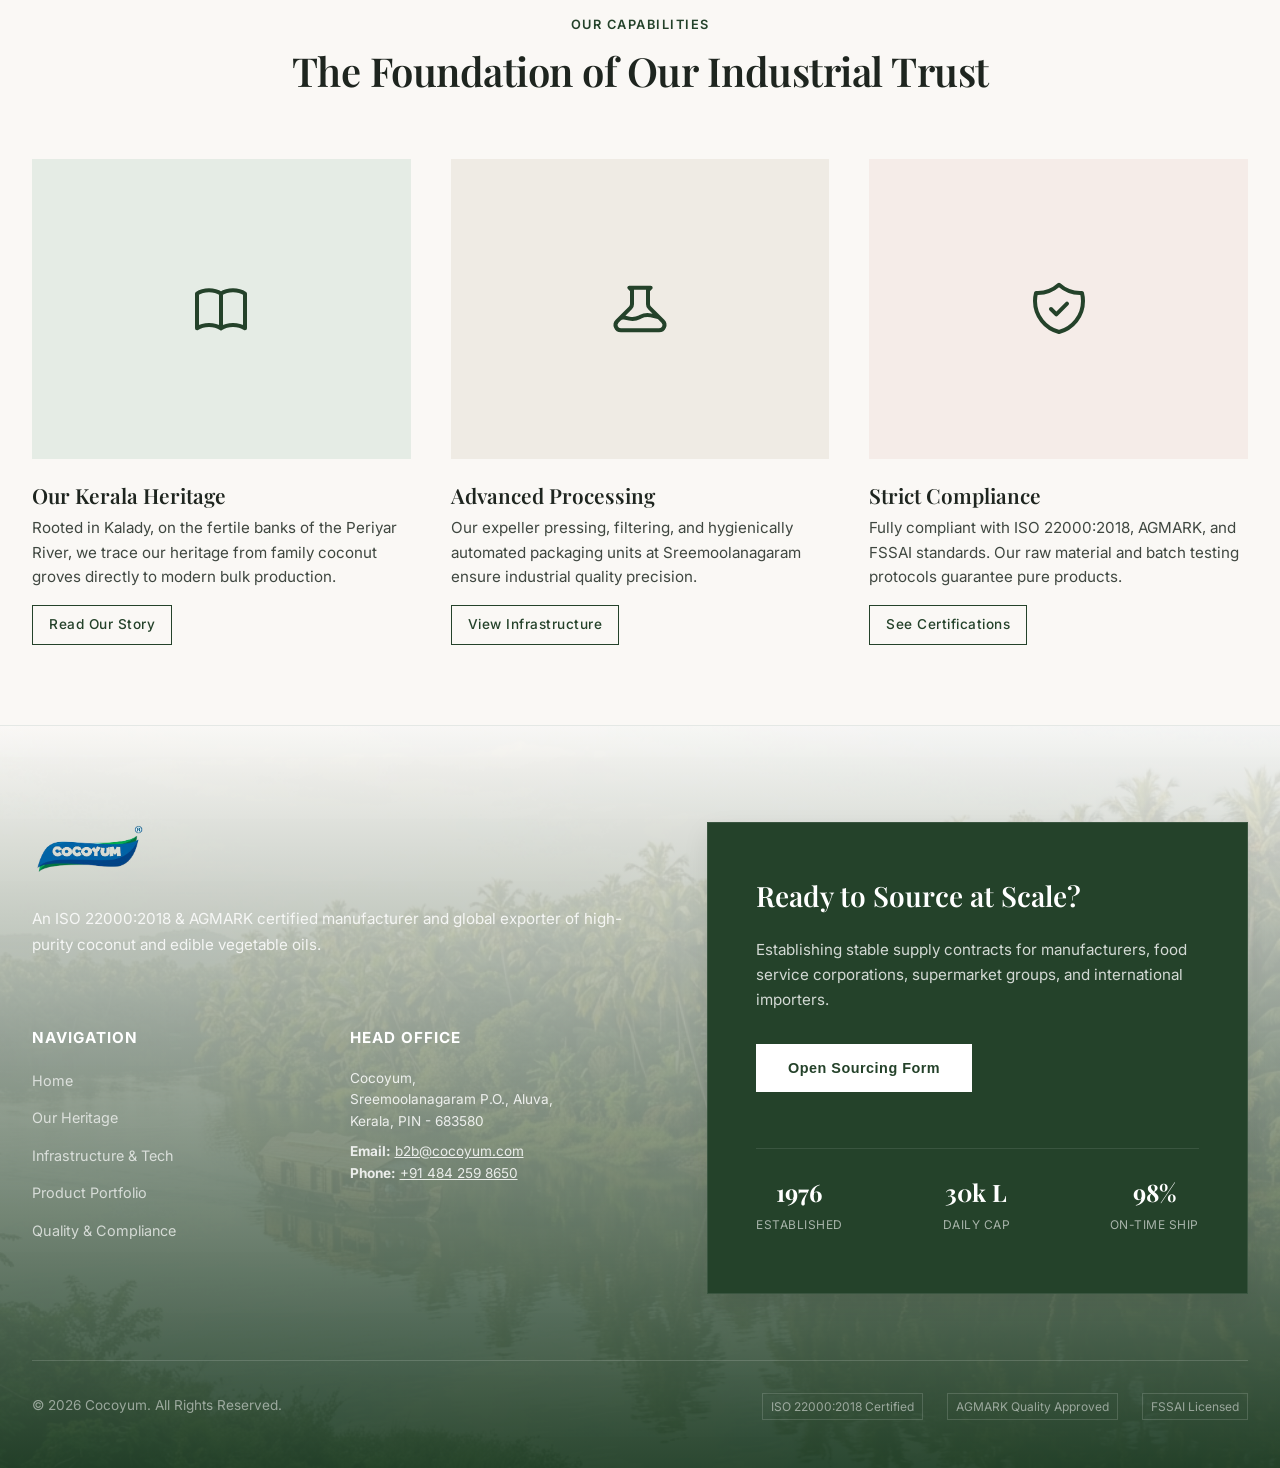
==== commit f71d28cf: "feat: integrate real product images and expand certifications from the live website" ====
--- a/index.html
+++ b/index.html
@@ -55,7 +55,7 @@
                     </div>
                 </div>
                 <div class="hero-image-wrap">
-                    <img src="assets/retail_packaging.png" alt="Cocoyum Pure Coconut Oil Bottle Mockup" class="hero-floating-image">
+                    <img src="assets/product_square_coconut.png" alt="Cocoyum Pure Coconut Oil Bottle" class="hero-floating-image">
                 </div>
             </div>
         </section>
--- a/css/style.css
+++ b/css/style.css
@@ -831,19 +831,74 @@
     border: 1px solid var(--neutral-light);
     padding: 2.5rem 2rem;
     text-align: center;
-}
-
-.cert-icon-placeholder {
-    width: 60px;
-    height: 60px;
-    border-radius: 50%;
-    background-color: var(--tile-sage);
-    color: var(--primary-color);
+    transition: transform 0.3s cubic-bezier(0.16, 1, 0.3, 1), box-shadow 0.3s ease, border-color 0.3s ease;
+}
+
+.cert-card:hover {
+    transform: translateY(-4px);
+    border-color: var(--primary-color);
+    box-shadow: var(--shadow-md);
+}
+
+.cert-logo-container {
+    height: 70px;
     display: flex;
     align-items: center;
     justify-content: center;
     margin: 0 auto 1.5rem auto;
 }
+
+.cert-logo-img {
+    width: auto;
+    height: auto;
+    object-fit: contain;
+    filter: grayscale(1) opacity(0.6);
+    transition: transform 0.3s ease, filter 0.3s ease;
+}
+
+/* Optical Alignment Sizing for Logos */
+#cert-iso .cert-logo-img {
+    max-height: 48px; /* ISO Square */
+}
+
+#cert-agmark .cert-logo-img {
+    max-height: 56px; /* AGMARK Circle */
+}
+
+#cert-fssai .cert-logo-img {
+    max-height: 44px; /* FSSAI Wide Rectangle */
+    max-width: 130px;
+}
+
+#cert-haccp .cert-logo-img {
+    max-height: 54px; /* HACCP Circle */
+}
+
+#cert-gmp .cert-logo-img {
+    max-height: 54px; /* GMP Circle */
+}
+
+#cert-halal .cert-logo-img {
+    max-height: 52px; /* Halal Circle */
+}
+
+#cert-cdb .cert-logo-img {
+    max-height: 54px; /* CDB Circle */
+}
+
+#cert-lei .cert-logo-img {
+    max-height: 48px; /* LEI Rectangle */
+}
+
+#cert-organic .cert-logo-img {
+    max-height: 54px; /* Organic Seal */
+}
+
+.cert-card:hover .cert-logo-img {
+    filter: grayscale(0) opacity(1);
+    transform: scale(1.06);
+}
+
 
 /* Footer featuring full landscape image and floating dark green form card */
 footer {
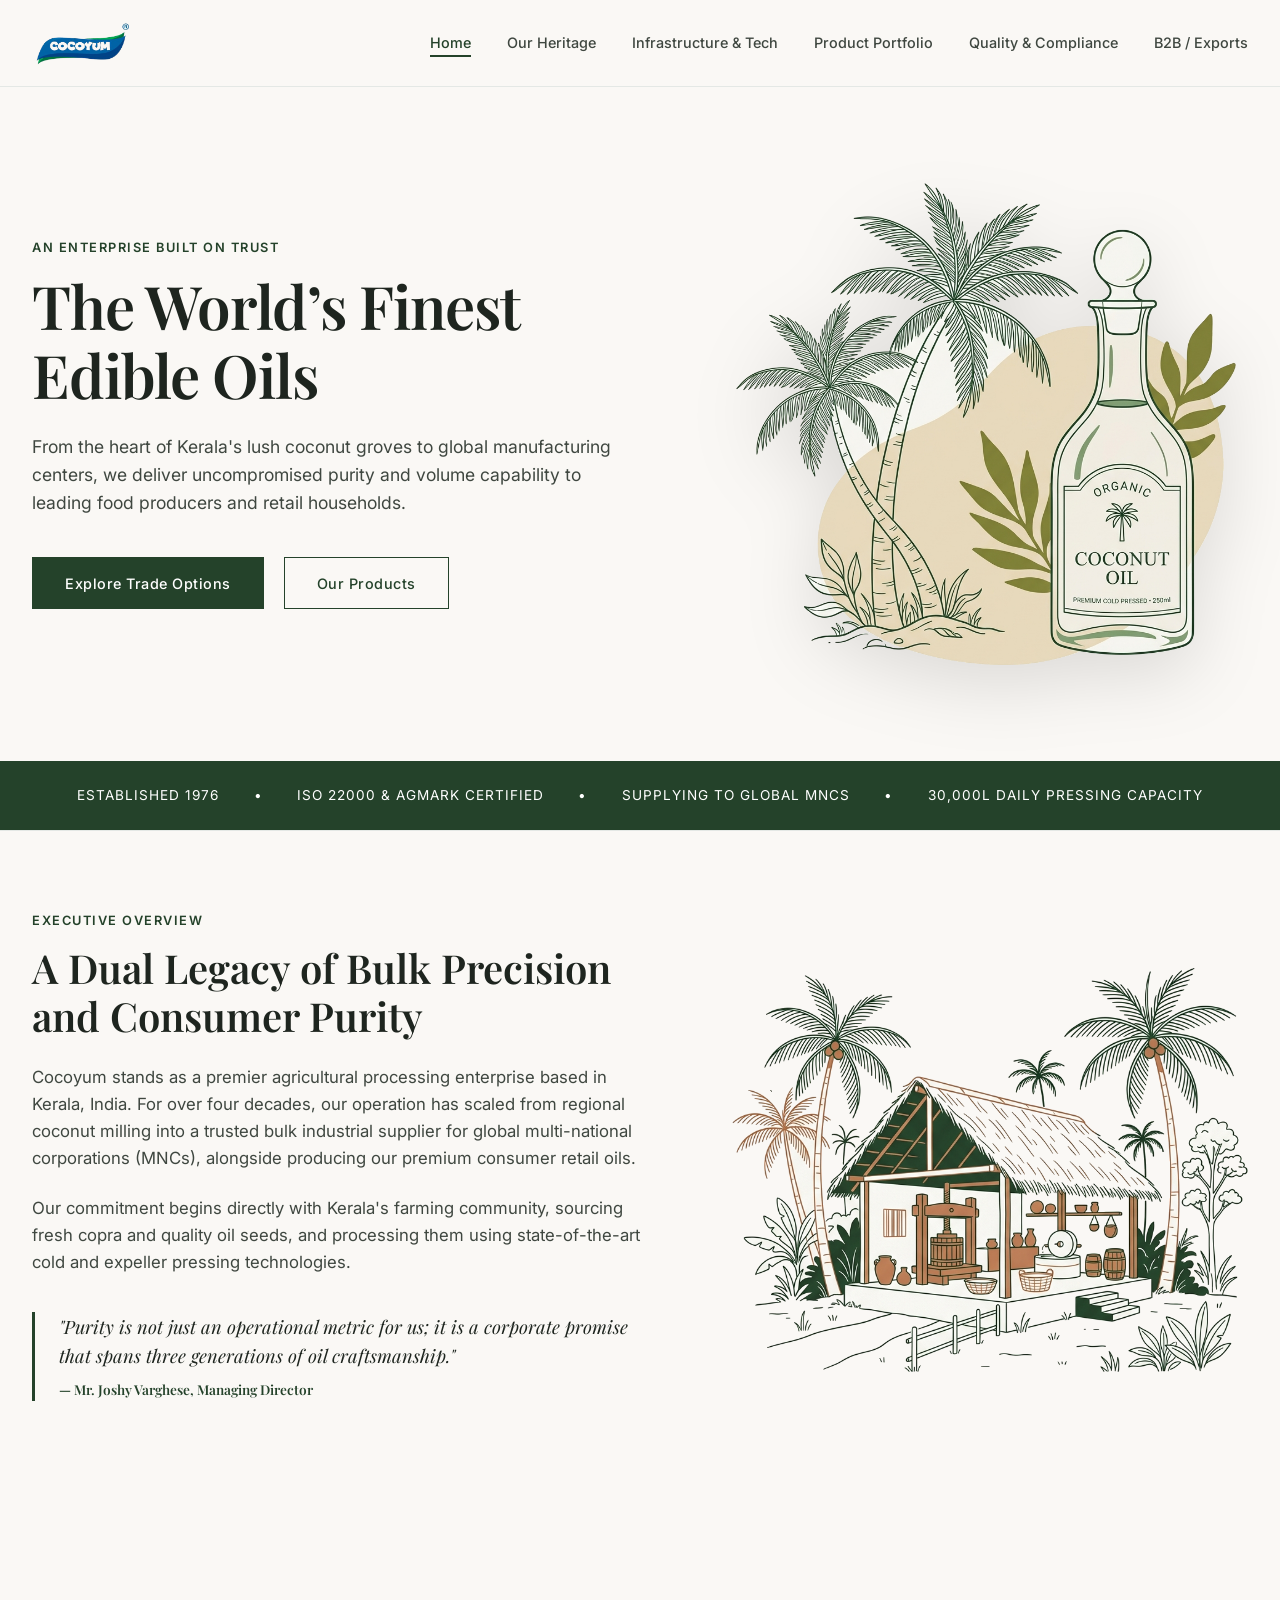
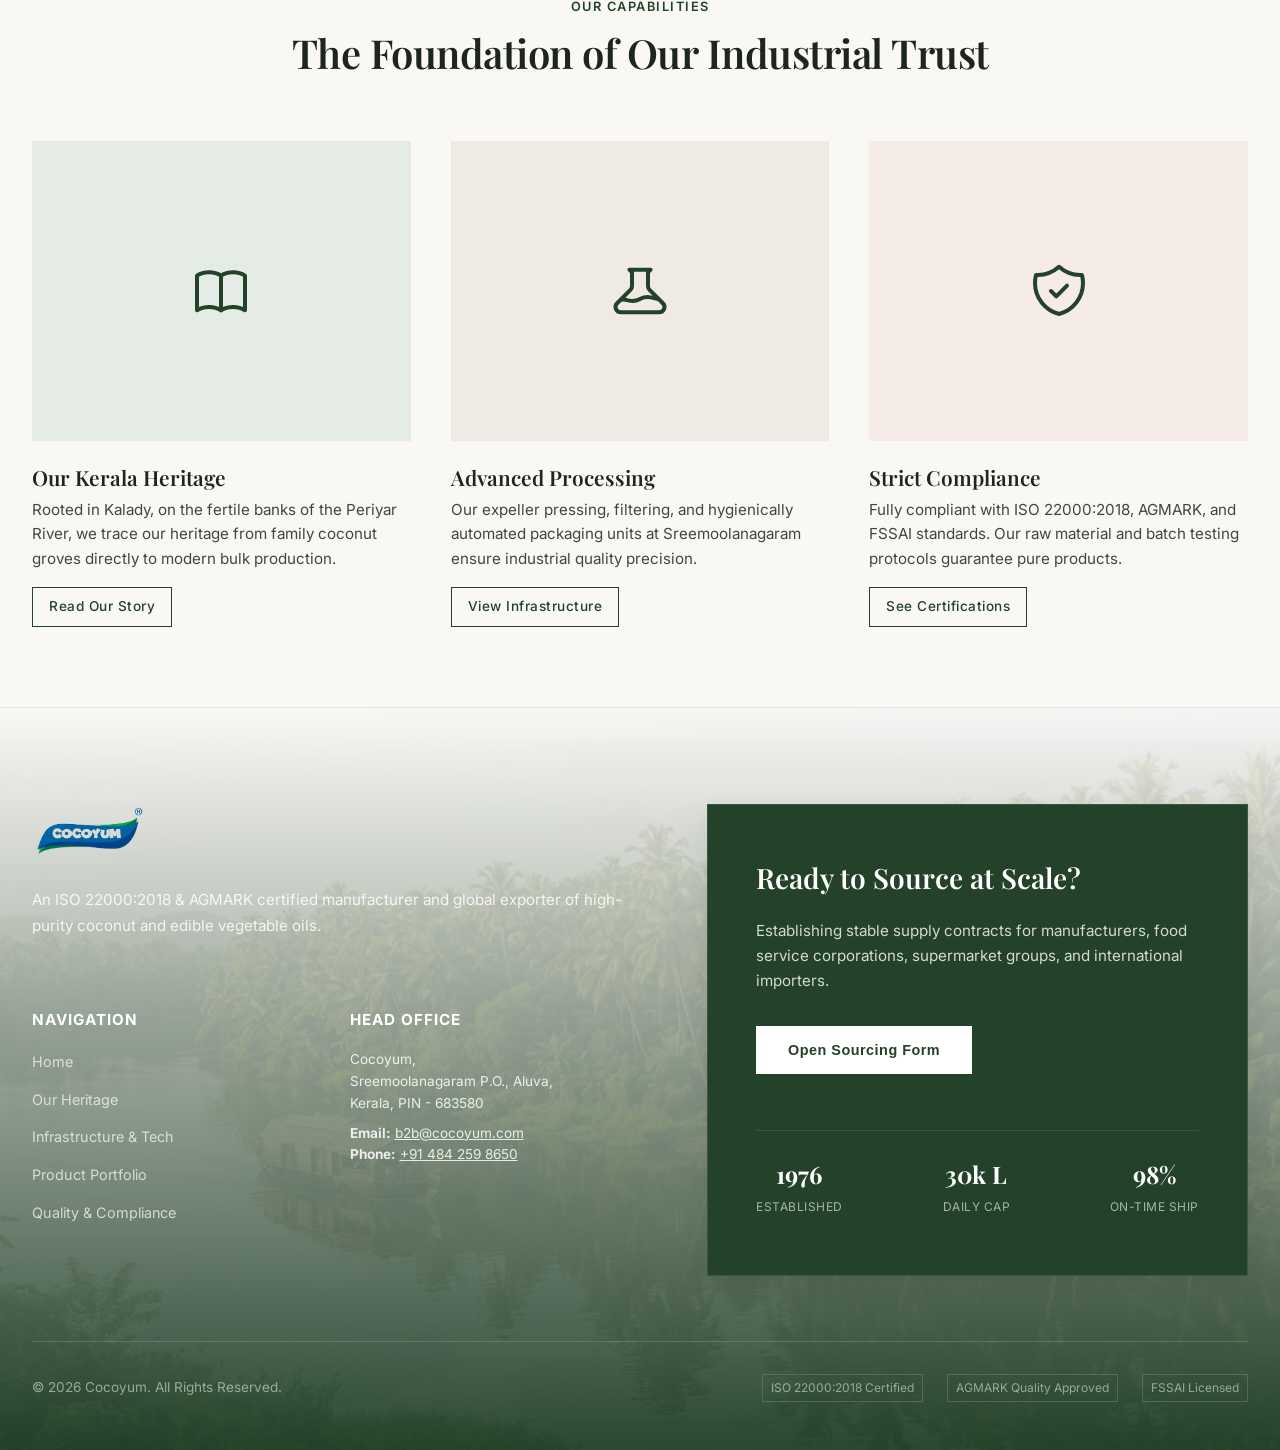
==== commit 8586c2f7: "Replace photo assets with custom generated brand illustrations" ====
--- a/index.html
+++ b/index.html
@@ -55,7 +55,7 @@
                     </div>
                 </div>
                 <div class="hero-image-wrap">
-                    <img src="assets/product_square_coconut.png" alt="Cocoyum Pure Coconut Oil Bottle" class="hero-floating-image">
+                    <img src="assets/hero_illustration.png" alt="Cocoyum Pure Coconut Oil Illustration" class="hero-floating-image">
                 </div>
             </div>
         </section>
@@ -90,7 +90,7 @@
                     </div>
                 </div>
                 <div class="snapshot-image-wrap">
-                    <img src="assets/industrial_mill.png" alt="State-of-the-art Milling Facility" style="width: 100%; height: auto; box-shadow: var(--shadow-md);">
+                    <img src="assets/industry_illustration.png" alt="State-of-the-art Milling Facility Illustration" style="width: 100%; height: auto;">
                 </div>
             </div>
         </section>
--- a/css/style.css
+++ b/css/style.css
@@ -703,6 +703,7 @@
     margin-bottom: 1.5rem;
     position: relative;
     overflow: hidden;
+    background-color: var(--white);
     box-shadow: none;
     transition: transform 0.4s cubic-bezier(0.165, 0.84, 0.44, 1), box-shadow 0.4s cubic-bezier(0.165, 0.84, 0.44, 1);
 }
@@ -713,14 +714,14 @@
 }
 
 .product-card .card-tile img {
-    height: 75%;
-    width: 75%;
+    height: 70%;
+    width: 70%;
     object-fit: contain;
     transition: transform 0.6s cubic-bezier(0.165, 0.84, 0.44, 1);
 }
 
 .product-card:hover .card-tile img {
-    transform: scale(1.04);
+    transform: scale(1.4);
 }
 
 .product-details {
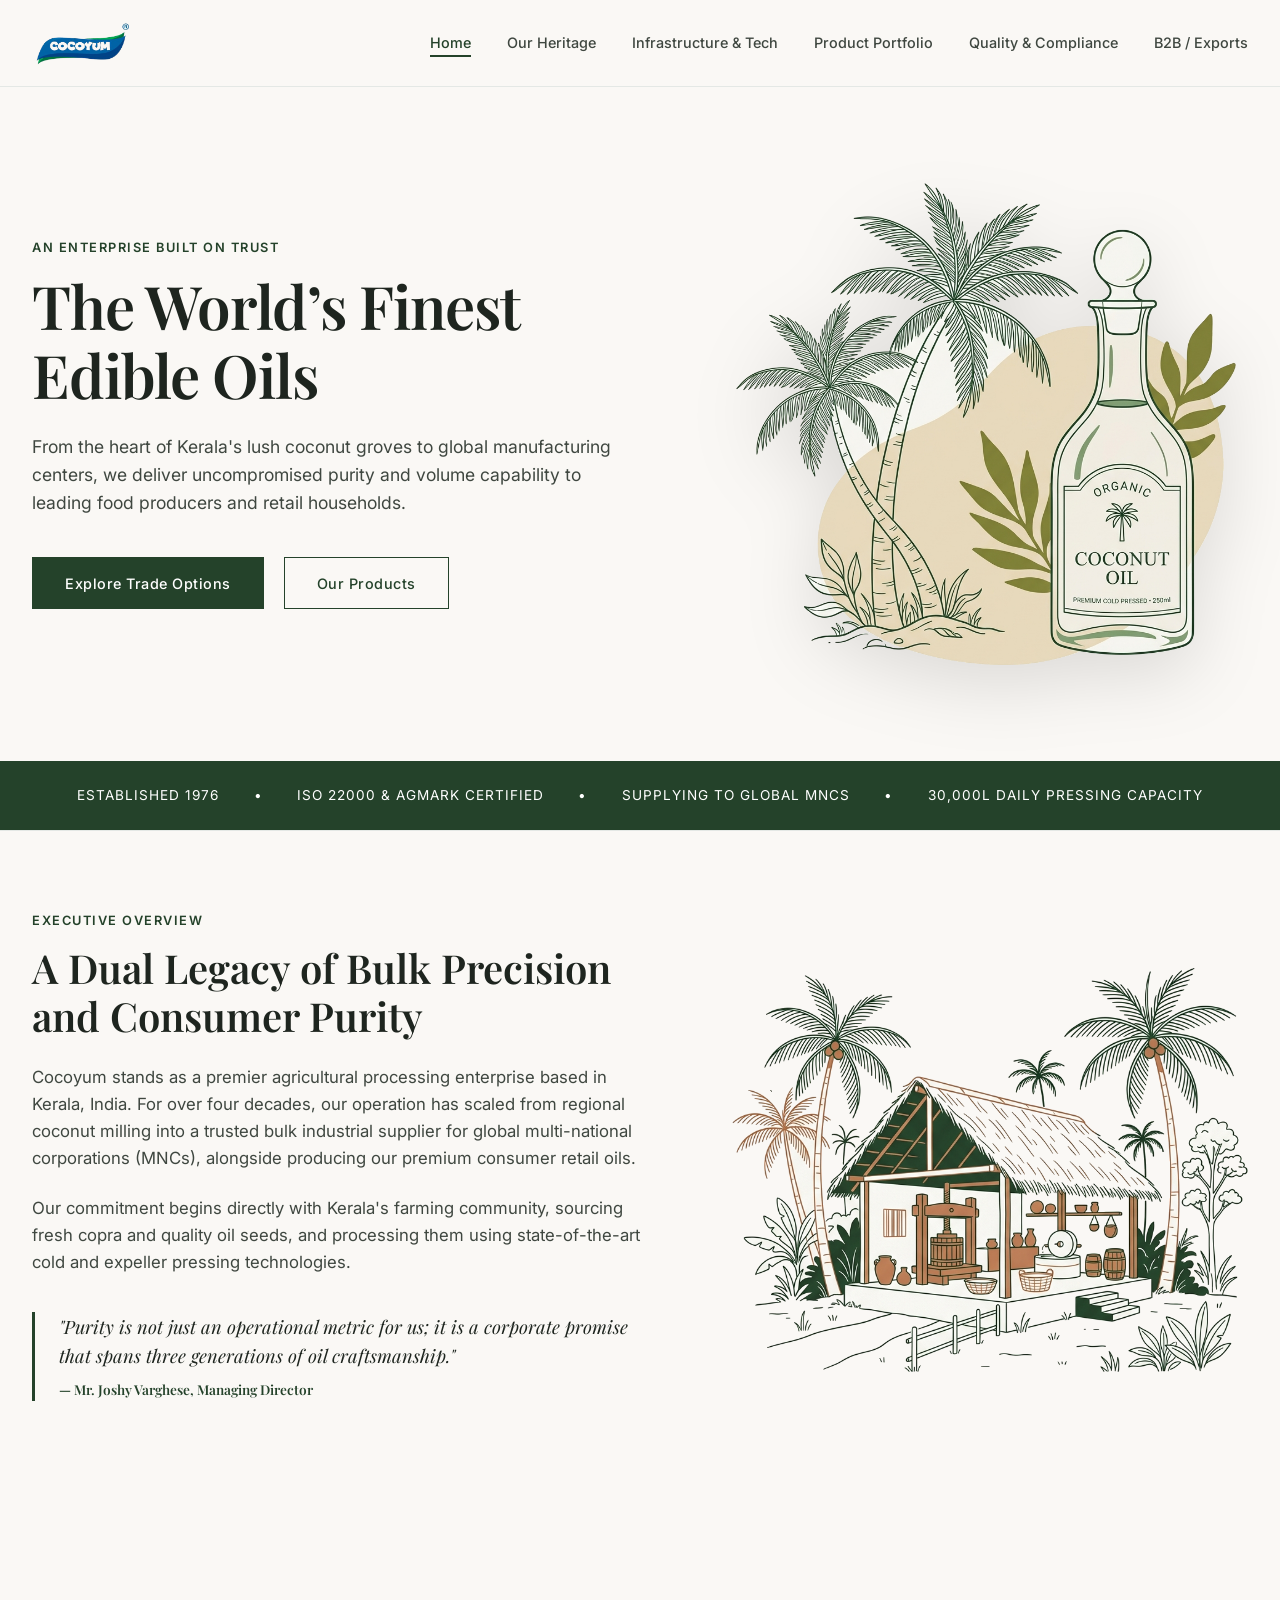
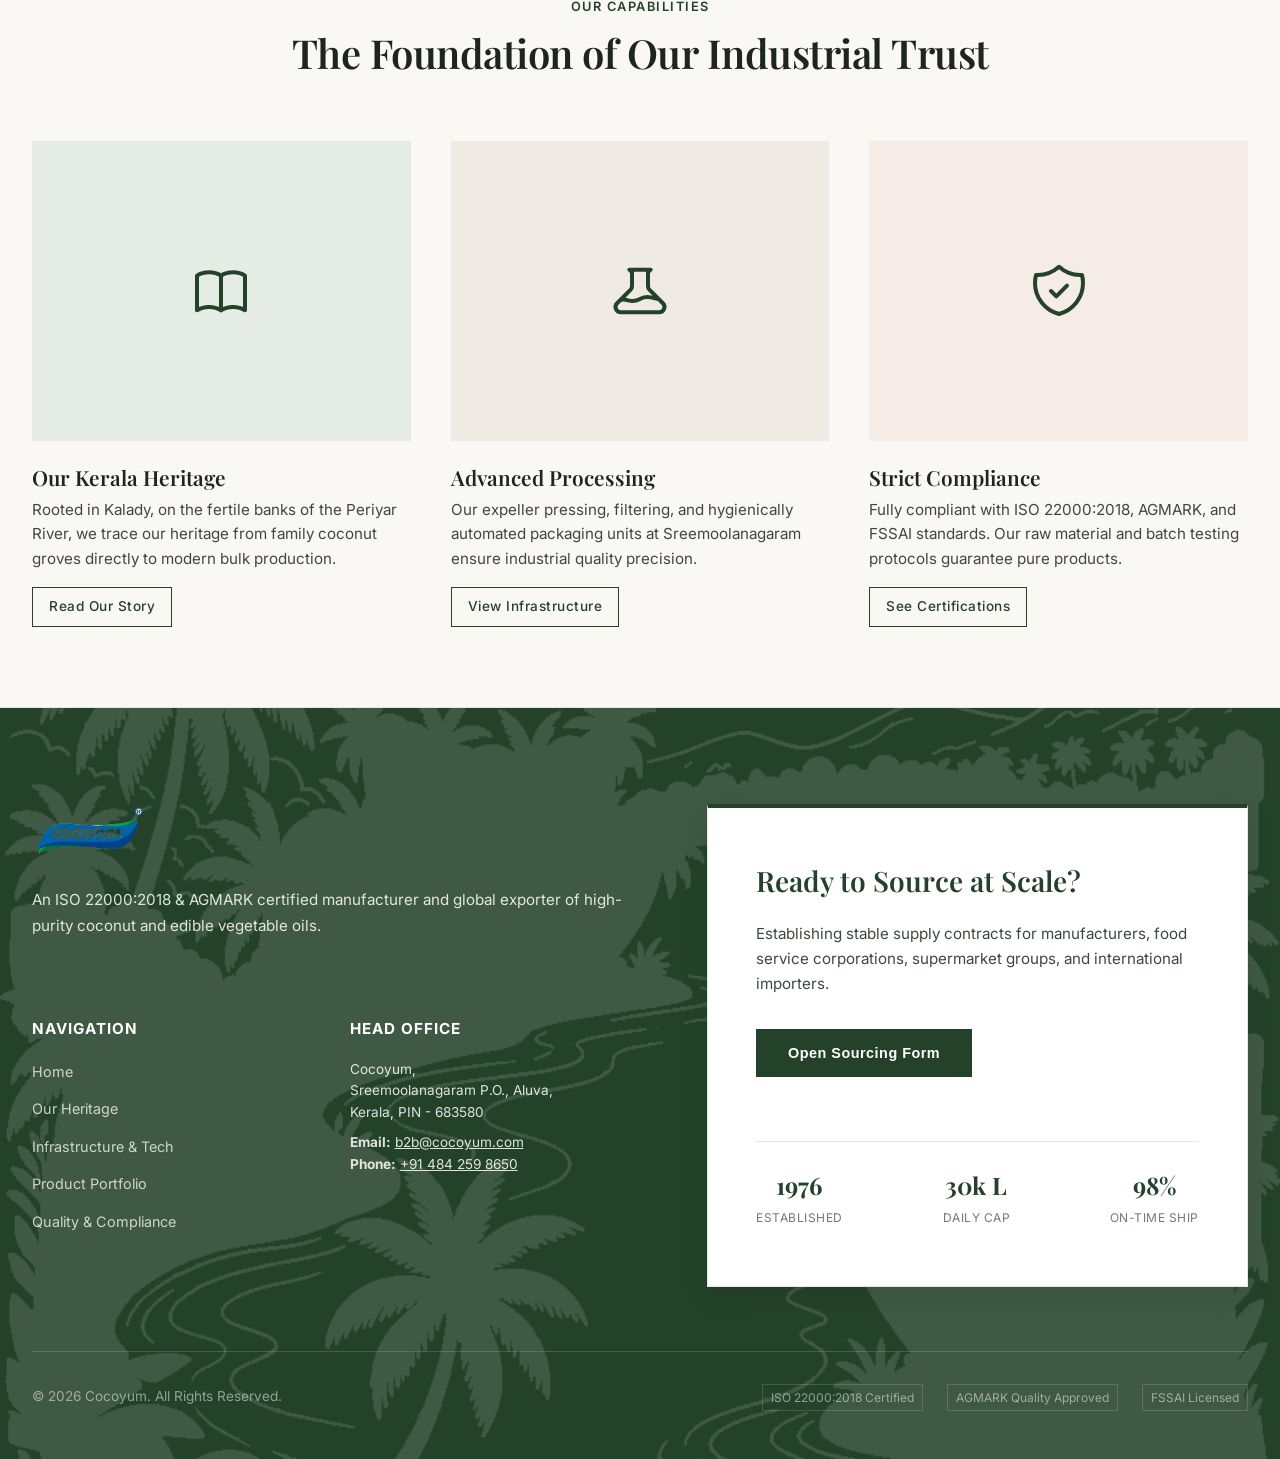
==== commit e62e21c9: "Revamp footer to solid dark forest green with white-line groves watermark illustration and floating " ====
--- a/index.html
+++ b/index.html
@@ -203,7 +203,6 @@
                     </div>
                 </div>
             </div>
-            </div>
         </div>
         
         <div class="footer-bottom">
--- a/css/style.css
+++ b/css/style.css
@@ -903,11 +903,31 @@
 
 /* Footer featuring full landscape image and floating dark green form card */
 footer {
-    background: linear-gradient(180deg, rgba(250, 248, 245, 0.9) 0%, rgba(36, 66, 42, 0.95) 100%), 
-                url('../assets/periyar_groves.png') no-repeat center center/cover;
+    background-color: var(--primary-color);
+    position: relative;
     padding: 6rem 2rem 3rem 2rem;
     color: rgba(255, 255, 255, 0.85);
     border-top: 1px solid var(--neutral-light);
+    overflow: hidden;
+}
+
+footer::before {
+    content: "";
+    position: absolute;
+    top: 0;
+    left: 0;
+    width: 100%;
+    height: 100%;
+    background: url('../assets/groves_illustration.png') no-repeat center center/cover;
+    opacity: 0.12;
+    filter: brightness(0) invert(1);
+    pointer-events: none;
+    z-index: 0;
+}
+
+footer > * {
+    position: relative;
+    z-index: 1;
 }
 
 .footer-grid-layout {
@@ -985,11 +1005,12 @@
 
 .footer-nav-col ul li a {
     font-size: 0.9rem;
-    color: rgba(255, 255, 255, 0.7);
+    color: rgba(255, 255, 255, 0.75);
+    transition: color var(--transition-normal);
 }
 
 .footer-nav-col ul li a:hover {
-    color: var(--white);
+    color: var(--secondary-color);
 }
 
 /* Floating B2B Form Box */
@@ -1057,9 +1078,9 @@
 .footer-stats-strip {
     display: flex;
     justify-content: space-between;
-    margin-top: 2rem;
+    margin-top: 2.5rem;
     padding-top: 1.5rem;
-    border-top: 1px solid rgba(255, 255, 255, 0.1);
+    border-top: 1px solid var(--neutral-light);
 }
 
 .footer-stat-item {
@@ -1071,12 +1092,12 @@
     font-family: var(--font-serif);
     font-size: 1.5rem;
     font-weight: 700;
-    color: var(--white);
+    color: var(--primary-color);
 }
 
 .footer-stat-lbl {
     font-size: 0.75rem;
-    color: rgba(255, 255, 255, 0.6);
+    color: var(--neutral-medium);
     text-transform: uppercase;
     letter-spacing: 0.5px;
 }
@@ -1559,7 +1580,7 @@
 }
 
 .footer-nav-col p a:hover {
-    color: var(--white);
+    color: var(--secondary-color);
 }
 
 /* 3. Centralized Form Status Styling (Clean Code) */
@@ -1728,11 +1749,12 @@
 
 /* Footer Sourcing Call-To-Action Box */
 .footer-cta-wrapper {
-    background-color: var(--primary-color);
+    background-color: var(--white);
     padding: 3.5rem 3rem;
     border-radius: var(--border-radius-sm);
     box-shadow: var(--shadow-lg);
-    border: 1px solid rgba(255, 255, 255, 0.1);
+    border: 1px solid var(--neutral-light);
+    border-top: 4px solid var(--primary-color);
     text-align: left;
     display: flex;
     flex-direction: column;
@@ -1740,7 +1762,7 @@
 }
 
 .footer-cta-wrapper h3 {
-    color: var(--white);
+    color: var(--primary-color);
     font-size: 1.75rem;
     font-family: var(--font-serif);
     margin-bottom: 0px;
@@ -1749,22 +1771,24 @@
 .footer-cta-wrapper p {
     font-size: 0.95rem;
     line-height: 1.65;
-    color: rgba(255, 255, 255, 0.8);
+    color: var(--neutral-dark);
     margin-bottom: 0.5rem;
 }
 
 .footer-cta-btn {
     align-self: flex-start;
-    background-color: var(--white);
-    color: var(--primary-color);
+    background-color: var(--primary-color);
+    color: var(--white);
     font-weight: 600;
     border: none;
     padding: 1rem 2rem;
     width: auto;
+    transition: background-color var(--transition-normal), transform var(--transition-normal);
 }
 
 .footer-cta-btn:hover {
-    background-color: rgba(255, 255, 255, 0.9);
+    background-color: var(--primary-light);
+    transform: translateY(-2px);
 }
 
 /* Adjust form controls inside white modal card */
